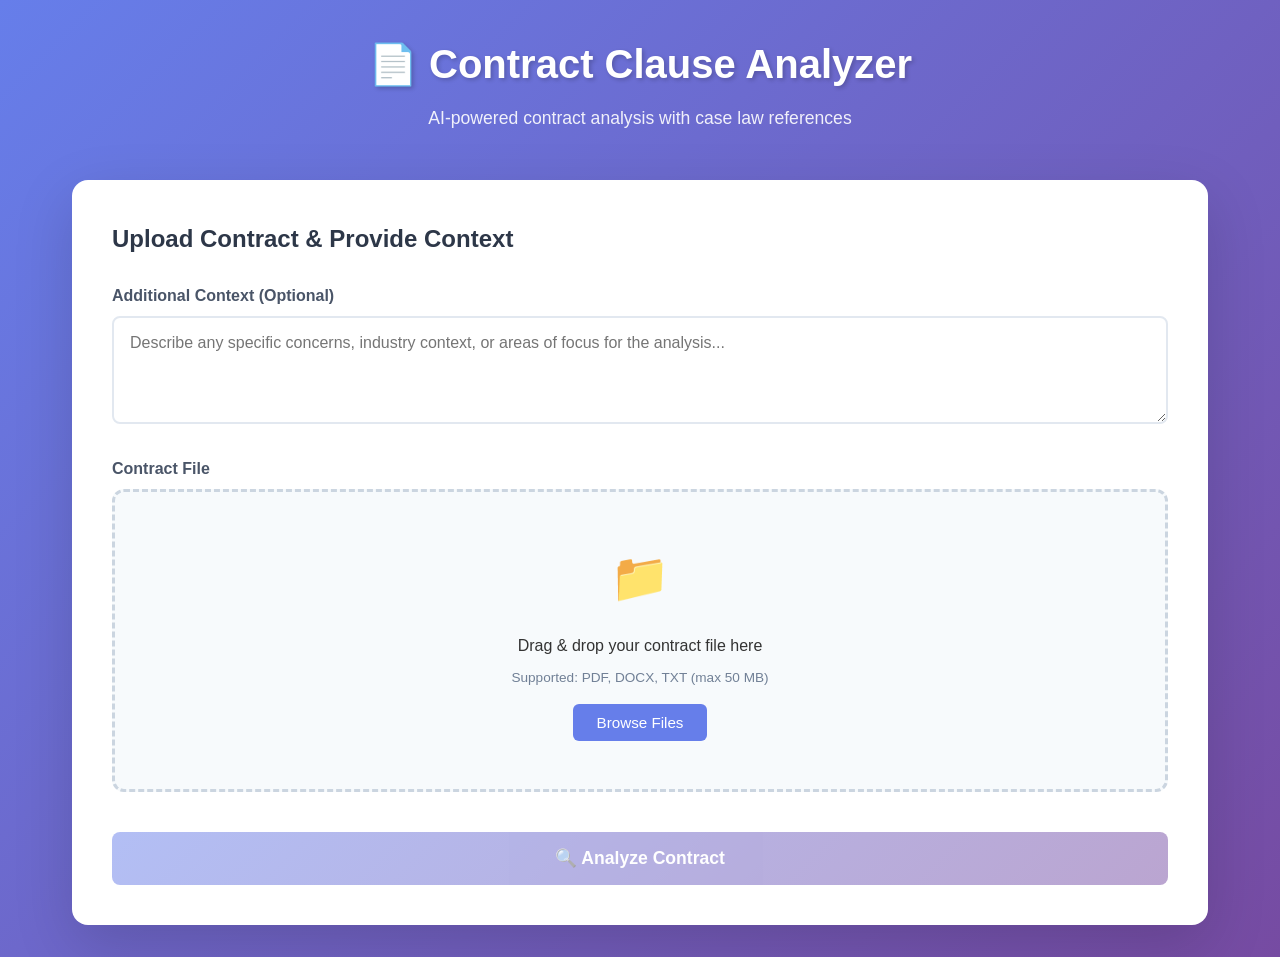
==== io-layer/index.html @ 5f918009 "fix(frontend): escape AI output to prevent XSS and stop file picker opening twice" ====
<!DOCTYPE html>
<html lang="en">
<head>
    <meta charset="UTF-8">
    <meta name="viewport" content="width=device-width, initial-scale=1.0">
    <title>Contract Clause Analyzer</title>
    <link rel="stylesheet" href="styles.css">
</head>
<body>
    <div class="container">
        <header>
            <h1>📄 Contract Clause Analyzer</h1>
            <p class="subtitle">AI-powered contract analysis with case law references</p>
        </header>

        <main>
            <!-- Input Section -->
            <section class="input-section">
                <h2>Upload Contract & Provide Context</h2>
                
                <div class="form-group">
                    <label for="context-text">Additional Context (Optional)</label>
                    <textarea 
                        id="context-text" 
                        placeholder="Describe any specific concerns, industry context, or areas of focus for the analysis..."
                        rows="4"
                    ></textarea>
                </div>

                <div class="form-group">
                    <label>Contract File</label>
                    <div class="drop-zone" id="drop-zone">
                        <div class="drop-zone-content">
                            <span class="drop-icon">📁</span>
                            <p>Drag & drop your contract file here</p>
                            <p class="supported-formats">Supported: PDF, DOCX, TXT (max 50 MB)</p>
                            <button type="button" class="browse-btn">
                                Browse Files
                            </button>
                        </div>
                        <input type="file" id="file-input" accept=".pdf,.docx,.txt" hidden>
                    </div>
                    <div id="file-info" class="file-info" style="display: none;">
                        <span class="file-name"></span>
                        <button class="remove-file" onclick="removeFile()">✕</button>
                    </div>
                    <p id="file-error" class="field-error" role="alert" style="display: none;"></p>
                </div>

                <button id="analyze-btn" class="analyze-btn" disabled>
                    🔍 Analyze Contract
                </button>
            </section>

            <!-- Loading State -->
            <section id="loading-section" class="loading-section" style="display: none;">
                <div class="spinner"></div>
                <h3>Analyzing Contract...</h3>
                <p id="loading-status">Extracting text from document</p>
                <div class="progress-bar">
                    <div class="progress-fill" id="progress-fill"></div>
                </div>
            </section>

            <!-- Output Section -->
            <section id="output-section" class="output-section" style="display: none;">
                <div class="output-header">
                    <h2>Analysis Results</h2>
                    <div class="summary-stats">
                        <span class="stat high-risk">🔴 High Risk: <strong id="high-count">0</strong></span>
                        <span class="stat medium-risk">🟡 Medium Risk: <strong id="medium-count">0</strong></span>
                        <span class="stat low-risk">🟢 Low Risk: <strong id="low-count">0</strong></span>
                    </div>
                </div>

                <div id="result-notice" class="result-notice" role="status" style="display: none;"></div>

                <div id="clauses-container" class="clauses-container">
                    <!-- Flagged clauses will be injected here -->
                </div>

                <div class="output-actions">
                    <button onclick="exportReport('markdown')" class="export-btn">📥 Export as Markdown</button>
                    <button onclick="exportReport('json')" class="export-btn">📥 Export as JSON</button>
                    <button onclick="resetForm()" class="reset-btn">🔄 New Analysis</button>
                </div>
            </section>

            <!-- Error Section -->
            <section id="error-section" class="error-section" style="display: none;">
                <div class="error-content" role="alert">
                    <span class="error-icon">⚠️</span>
                    <h3 id="error-title">Analysis Failed</h3>
                    <p id="error-message"></p>
                    <p id="error-hint" class="error-hint"></p>
                    <div class="error-actions">
                        <button onclick="retryAnalysis()" class="retry-btn">Try Again</button>
                        <button onclick="resetForm()" class="reset-btn">Start Over</button>
                    </div>
                </div>
            </section>
        </main>
    </div>

    <script src="app.js"></script>
</body>
</html>
---- io-layer/styles.css ----
* {
    margin: 0;
    padding: 0;
    box-sizing: border-box;
}

body {
    font-family: -apple-system, BlinkMacSystemFont, 'Segoe UI', Roboto, Oxygen, Ubuntu, Cantarell, sans-serif;
    background: linear-gradient(135deg, #667eea 0%, #764ba2 100%);
    min-height: 100vh;
    color: #333;
    line-height: 1.6;
}

.container {
    max-width: 1200px;
    margin: 0 auto;
    padding: 2rem;
}

header {
    text-align: center;
    margin-bottom: 3rem;
    color: white;
}

header h1 {
    font-size: 2.5rem;
    margin-bottom: 0.5rem;
    text-shadow: 2px 2px 4px rgba(0,0,0,0.2);
}

.subtitle {
    font-size: 1.1rem;
    opacity: 0.9;
}

main {
    background: white;
    border-radius: 16px;
    padding: 2.5rem;
    box-shadow: 0 20px 60px rgba(0,0,0,0.15);
}

h2 {
    color: #2d3748;
    margin-bottom: 1.5rem;
    font-size: 1.5rem;
}

.form-group {
    margin-bottom: 1.5rem;
}

label {
    display: block;
    margin-bottom: 0.5rem;
    font-weight: 600;
    color: #4a5568;
}

textarea {
    width: 100%;
    padding: 1rem;
    border: 2px solid #e2e8f0;
    border-radius: 8px;
    font-size: 1rem;
    font-family: inherit;
    resize: vertical;
    transition: border-color 0.2s;
}

textarea:focus {
    outline: none;
    border-color: #667eea;
}

.drop-zone {
    border: 3px dashed #cbd5e0;
    border-radius: 12px;
    padding: 3rem 2rem;
    text-align: center;
    cursor: pointer;
    transition: all 0.3s ease;
    background: #f7fafc;
}

.drop-zone:hover,
.drop-zone.drag-over {
    border-color: #667eea;
    background: #ebf4ff;
    transform: scale(1.01);
}

.drop-icon {
    font-size: 3rem;
    display: block;
    margin-bottom: 1rem;
}

.supported-formats {
    font-size: 0.85rem;
    color: #718096;
    margin-top: 0.5rem;
}

.browse-btn {
    margin-top: 1rem;
    padding: 0.6rem 1.5rem;
    background: #667eea;
    color: white;
    border: none;
    border-radius: 6px;
    font-size: 0.95rem;
    cursor: pointer;
    transition: background 0.2s;
}

.browse-btn:hover {
    background: #5a67d8;
}

.file-info {
    display: flex;
    align-items: center;
    justify-content: space-between;
    padding: 0.8rem 1rem;
    background: #ebf8ff;
    border: 2px solid #667eea;
    border-radius: 8px;
    margin-top: 0.5rem;
}

.file-name {
    font-weight: 600;
    color: #2d3748;
}

.remove-file {
    background: none;
    border: none;
    color: #e53e3e;
    font-size: 1.2rem;
    cursor: pointer;
    padding: 0.2rem 0.5rem;
    border-radius: 4px;
}

.remove-file:hover {
    background: #fed7d7;
}

.analyze-btn {
    width: 100%;
    padding: 1rem;
    background: linear-gradient(135deg, #667eea 0%, #764ba2 100%);
    color: white;
    border: none;
    border-radius: 8px;
    font-size: 1.1rem;
    font-weight: 600;
    cursor: pointer;
    transition: all 0.3s;
    margin-top: 1rem;
}

.analyze-btn:hover:not(:disabled) {
    transform: translateY(-2px);
    box-shadow: 0 10px 25px rgba(102, 126, 234, 0.4);
}

.analyze-btn:disabled {
    opacity: 0.5;
    cursor: not-allowed;
}

.loading-section {
    text-align: center;
    padding: 3rem;
}

.spinner {
    width: 60px;
    height: 60px;
    border: 4px solid #e2e8f0;
    border-top-color: #667eea;
    border-radius: 50%;
    animation: spin 1s linear infinite;
    margin: 0 auto 1.5rem;
}

@keyframes spin {
    to { transform: rotate(360deg); }
}

.progress-bar {
    width: 100%;
    max-width: 400px;
    height: 8px;
    background: #e2e8f0;
    border-radius: 4px;
    margin: 1.5rem auto 0;
    overflow: hidden;
}

.progress-fill {
    height: 100%;
    background: linear-gradient(90deg, #667eea, #764ba2);
    width: 0%;
    transition: width 0.3s ease;
}

.output-header {
    display: flex;
    justify-content: space-between;
    align-items: center;
    margin-bottom: 2rem;
    flex-wrap: wrap;
    gap: 1rem;
}

.summary-stats {
    display: flex;
    gap: 1.5rem;
    flex-wrap: wrap;
}

.stat {
    padding: 0.5rem 1rem;
    border-radius: 6px;
    font-size: 0.9rem;
}

.stat.high-risk { background: #fed7d7; color: #c53030; }
.stat.medium-risk { background: #fefcbf; color: #b7791f; }
.stat.low-risk { background: #c6f6d5; color: #276749; }

.clauses-container {
    display: grid;
    gap: 1.5rem;
}

.clause-card {
    border: 2px solid #e2e8f0;
    border-radius: 12px;
    padding: 1.5rem;
    transition: all 0.3s;
}

.clause-card:hover {
    box-shadow: 0 8px 25px rgba(0,0,0,0.1);
    transform: translateY(-2px);
}

.clause-card.high { border-left: 5px solid #e53e3e; }
.clause-card.medium { border-left: 5px solid #d69e2e; }
.clause-card.low { border-left: 5px solid #38a169; }

.clause-header {
    display: flex;
    justify-content: space-between;
    align-items: center;
    margin-bottom: 1rem;
}

.clause-type {
    font-size: 1.2rem;
    font-weight: 700;
    color: #2d3748;
}

.risk-badge {
    padding: 0.3rem 0.8rem;
    border-radius: 20px;
    font-size: 0.8rem;
    font-weight: 600;
    text-transform: uppercase;
}

.risk-badge.high { background: #fed7d7; color: #c53030; }
.risk-badge.medium { background: #fefcbf; color: #b7791f; }
.risk-badge.low { background: #c6f6d5; color: #276749; }

.clause-text {
    background: #f7fafc;
    padding: 1rem;
    border-radius: 8px;
    margin: 1rem 0;
    font-style: italic;
    color: #4a5568;
    border-left: 3px solid #cbd5e0;
}

.workaround {
    background: #ebf8ff;
    padding: 1rem;
    border-radius: 8px;
    margin: 1rem 0;
}

.workaround h4 {
    color: #2b6cb0;
    margin-bottom: 0.5rem;
}

.references {
    margin-top: 1rem;
}

.references h4 {
    color: #4a5568;
    margin-bottom: 0.8rem;
}

.reference-item {
    padding: 0.8rem;
    background: #f7fafc;
    border-radius: 6px;
    margin-bottom: 0.5rem;
}

.reference-item a {
    color: #667eea;
    text-decoration: none;
    font-weight: 600;
}

.reference-item a:hover {
    text-decoration: underline;
}

.reference-title {
    font-weight: 600;
    color: #4a5568;
}

.reference-summary {
    font-size: 0.9rem;
    color: #718096;
    margin-top: 0.3rem;
}

.output-actions {
    display: flex;
    gap: 1rem;
    margin-top: 2rem;
    flex-wrap: wrap;
}

.export-btn,
.reset-btn,
.retry-btn {
    padding: 0.8rem 1.5rem;
    border: none;
    border-radius: 8px;
    font-size: 0.95rem;
    font-weight: 600;
    cursor: pointer;
    transition: all 0.2s;
}

.export-btn {
    background: #667eea;
    color: white;
}

.export-btn:hover {
    background: #5a67d8;
}

.reset-btn,
.retry-btn {
    background: #e2e8f0;
    color: #4a5568;
}

.reset-btn:hover,
.retry-btn:hover {
    background: #cbd5e0;
}

.error-section {
    text-align: center;
    padding: 3rem;
}

.error-content {
    background: #fff5f5;
    border: 2px solid #fc8181;
    border-radius: 12px;
    padding: 2rem;
}

.error-icon {
    font-size: 3rem;
    display: block;
    margin-bottom: 1rem;
}

.error-content h3 {
    color: #c53030;
    margin-bottom: 1rem;
}

.error-hint {
    color: #718096;
    font-size: 0.9rem;
    margin-top: 0.5rem;
}

.error-actions {
    display: flex;
    gap: 1rem;
    justify-content: center;
    flex-wrap: wrap;
    margin-top: 1.5rem;
}

.field-error {
    color: #c53030;
    background: #fff5f5;
    border: 1px solid #fc8181;
    border-radius: 6px;
    padding: 0.6rem 1rem;
    margin-top: 0.5rem;
    font-size: 0.9rem;
}

.result-notice {
    padding: 1rem 1.25rem;
    border-radius: 8px;
    margin-bottom: 1.5rem;
}

.result-notice.info {
    background: #ebf8ff;
    border: 1px solid #90cdf4;
    color: #2b6cb0;
}

.result-notice.warning {
    background: #fffaf0;
    border: 1px solid #f6ad55;
    color: #9c4221;
}

.notice-hint {
    display: block;
    margin-top: 0.4rem;
    font-size: 0.9rem;
    opacity: 0.85;
}

.clause-card.unrated { border-left: 5px solid #a0aec0; }
.risk-badge.unrated { background: #edf2f7; color: #4a5568; }

@media (max-width: 768px) {
    .container {
        padding: 1rem;
    }
    
    header h1 {
        font-size: 1.8rem;
    }
    
    main {
        padding: 1.5rem;
    }
    
    .output-header {
        flex-direction: column;
        align-items: flex-start;
    }
    
    .summary-stats {
        width: 100%;
        justify-content: space-between;
    }
}
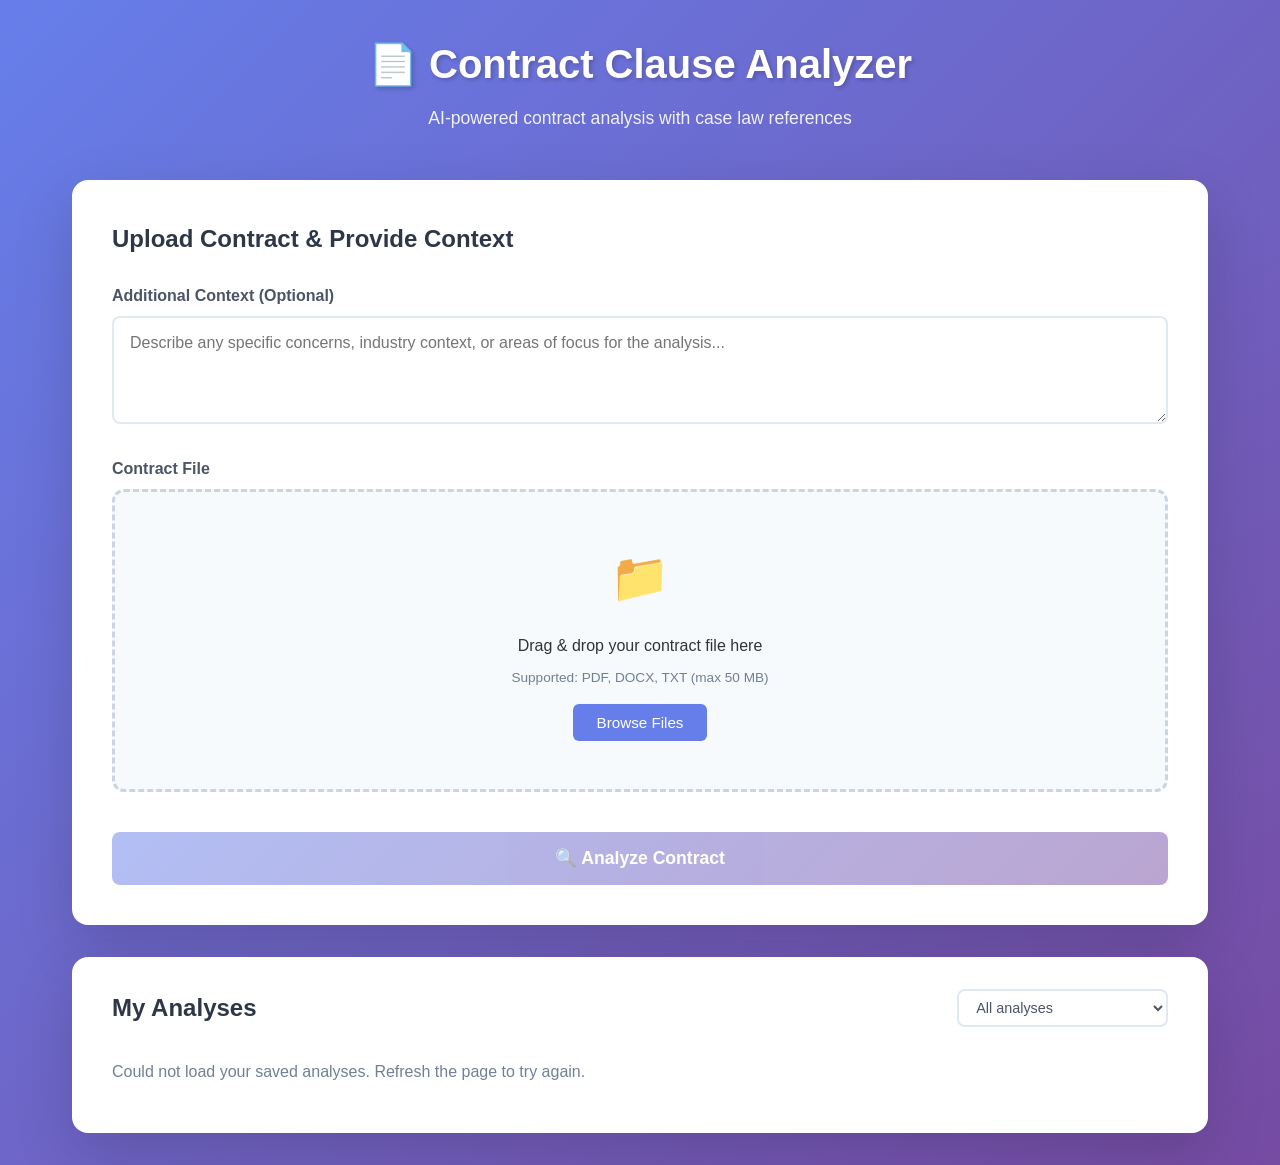
==== commit edeb8164: "feat: save analyses and add history page" ====
--- a/io-layer/index.html
+++ b/io-layer/index.html
@@ -73,6 +73,8 @@
                     </div>
                 </div>
 
+                <p id="result-meta" class="result-meta" style="display: none;"></p>
+
                 <div id="result-notice" class="result-notice" role="status" style="display: none;"></div>
 
                 <div id="clauses-container" class="clauses-container">
@@ -100,6 +102,22 @@
                 </div>
             </section>
         </main>
+
+        <!-- Saved analyses -->
+        <section class="history-card">
+            <div class="history-header">
+                <h2>My Analyses</h2>
+                <select id="history-filter" class="history-filter" aria-label="Filter saved analyses">
+                    <option value="">All analyses</option>
+                    <option value="risk=high">Has high-risk clauses</option>
+                    <option value="risk=medium">Has medium-risk clauses</option>
+                    <option value="risk=low">Has low-risk clauses</option>
+                    <option value="status=failed">Failed</option>
+                </select>
+            </div>
+            <p id="history-message" class="history-message" style="display: none;"></p>
+            <ul id="history-list" class="history-list"></ul>
+        </section>
     </div>
 
     <script src="app.js"></script>
--- a/io-layer/styles.css
+++ b/io-layer/styles.css
@@ -451,6 +451,144 @@
     opacity: 0.85;
 }
 
+.result-meta {
+    color: #718096;
+    font-size: 0.9rem;
+    margin: -1rem 0 1.5rem;
+    word-break: break-word;
+}
+
+.saved-tag {
+    display: inline-block;
+    margin-left: 0.5rem;
+    padding: 0.15rem 0.6rem;
+    border-radius: 20px;
+    background: #e6fffa;
+    color: #2c7a7b;
+    font-size: 0.8rem;
+    font-weight: 600;
+}
+
+.history-card {
+    background: white;
+    border-radius: 16px;
+    padding: 2rem 2.5rem;
+    box-shadow: 0 20px 60px rgba(0,0,0,0.15);
+    margin-top: 2rem;
+}
+
+.history-header {
+    display: flex;
+    justify-content: space-between;
+    align-items: center;
+    flex-wrap: wrap;
+    gap: 1rem;
+    margin-bottom: 1rem;
+}
+
+.history-header h2 {
+    margin-bottom: 0;
+}
+
+.history-filter {
+    padding: 0.5rem 0.8rem;
+    border: 2px solid #e2e8f0;
+    border-radius: 8px;
+    font-size: 0.9rem;
+    font-family: inherit;
+    color: #4a5568;
+    background: white;
+    cursor: pointer;
+}
+
+.history-filter:focus {
+    outline: none;
+    border-color: #667eea;
+}
+
+.history-message {
+    color: #718096;
+    padding: 1rem 0;
+}
+
+.history-list {
+    list-style: none;
+    display: grid;
+    gap: 0.75rem;
+}
+
+.history-item {
+    width: 100%;
+    text-align: left;
+    background: #f7fafc;
+    border: 2px solid #e2e8f0;
+    border-radius: 10px;
+    padding: 0.9rem 1.1rem;
+    font-family: inherit;
+    cursor: pointer;
+    transition: border-color 0.2s, background 0.2s;
+}
+
+.history-item:hover,
+.history-item:focus-visible {
+    border-color: #667eea;
+    background: #ebf4ff;
+    outline: none;
+}
+
+.history-row {
+    display: flex;
+    align-items: center;
+    gap: 1rem;
+    flex-wrap: wrap;
+}
+
+.history-row + .history-row {
+    margin-top: 0.35rem;
+}
+
+.history-file {
+    font-weight: 600;
+    color: #2d3748;
+    flex: 1;
+    min-width: 0;
+    word-break: break-word;
+}
+
+.history-date {
+    color: #718096;
+    font-size: 0.85rem;
+}
+
+.history-status {
+    padding: 0.15rem 0.6rem;
+    border-radius: 20px;
+    font-size: 0.75rem;
+    font-weight: 600;
+    text-transform: uppercase;
+}
+
+.history-status.done { background: #c6f6d5; color: #276749; }
+.history-status.failed { background: #fed7d7; color: #c53030; }
+.history-status.processing { background: #fefcbf; color: #b7791f; }
+
+.history-context {
+    color: #4a5568;
+    font-size: 0.9rem;
+    font-style: italic;
+    flex: 1;
+    min-width: 0;
+    overflow: hidden;
+    text-overflow: ellipsis;
+    white-space: nowrap;
+}
+
+.history-counts {
+    display: flex;
+    gap: 0.75rem;
+    font-size: 0.85rem;
+}
+
 .clause-card.unrated { border-left: 5px solid #a0aec0; }
 .risk-badge.unrated { background: #edf2f7; color: #4a5568; }
 
@@ -463,7 +601,8 @@
         font-size: 1.8rem;
     }
     
-    main {
+    main,
+    .history-card {
         padding: 1.5rem;
     }
     
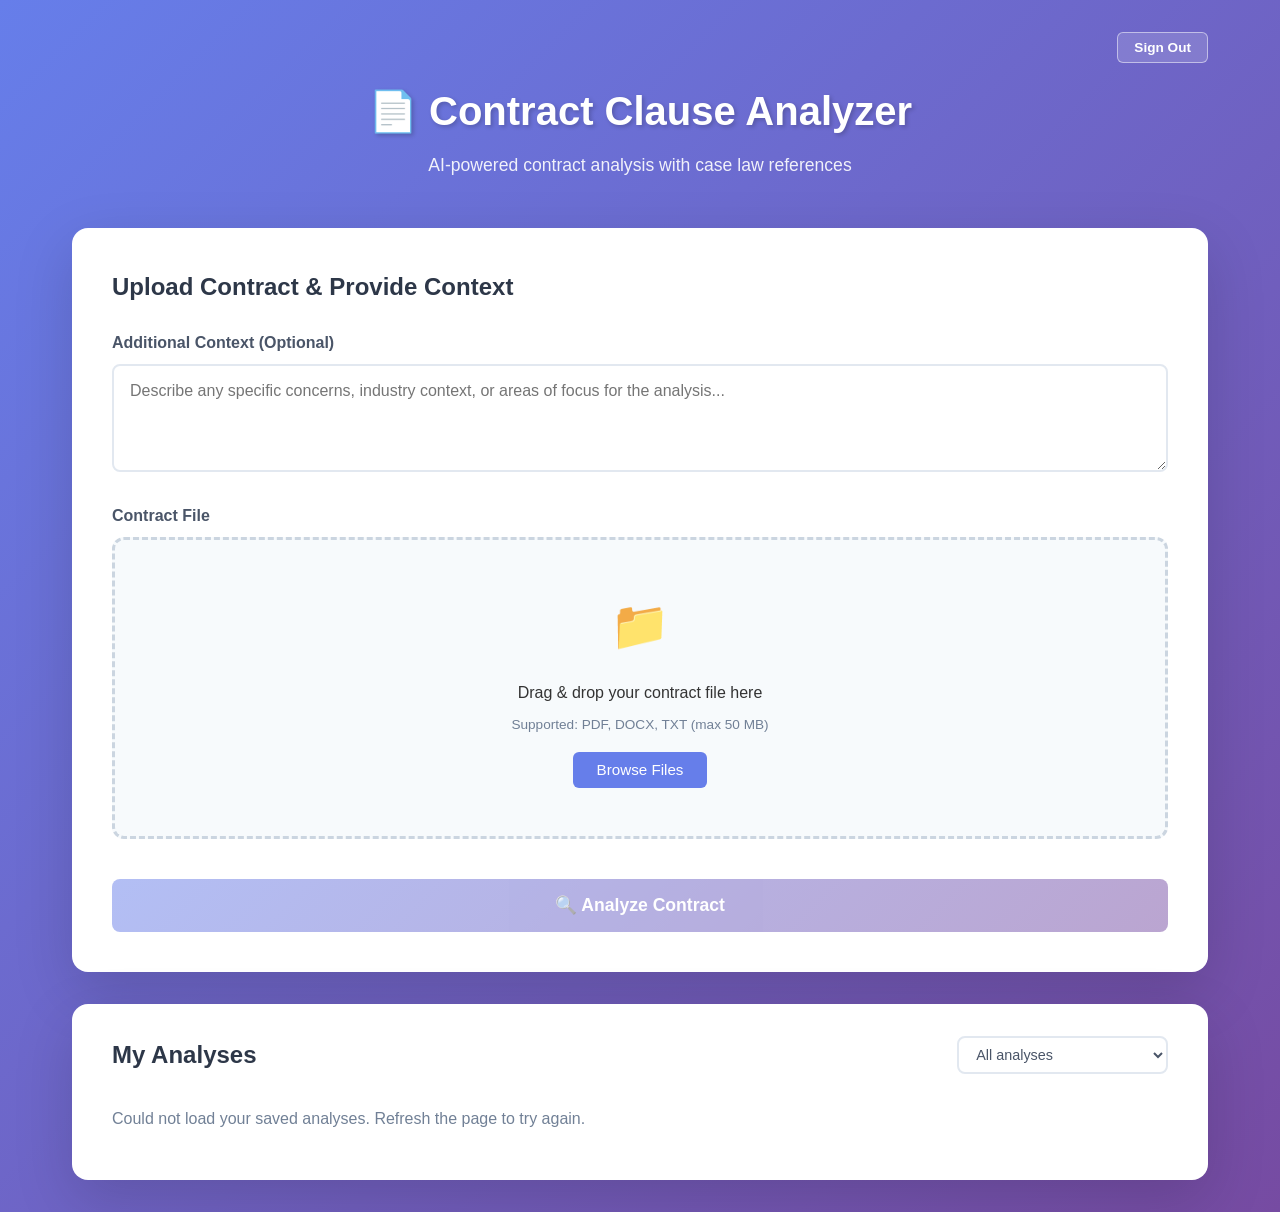
==== commit 72391786: "feat: add logout functionality" ====
--- a/io-layer/index.html
+++ b/io-layer/index.html
@@ -6,8 +6,13 @@
     <title>Contract Clause Analyzer</title>
     <link rel="stylesheet" href="styles.css">
 </head>
-<body>
+<body class="auth-pending">
     <div class="container">
+        <div class="user-bar">
+            <span id="user-name" class="user-name"></span>
+            <button type="button" id="logout-btn" class="logout-btn">Sign Out</button>
+        </div>
+
         <header>
             <h1>📄 Contract Clause Analyzer</h1>
             <p class="subtitle">AI-powered contract analysis with case law references</p>
--- a/io-layer/styles.css
+++ b/io-layer/styles.css
@@ -587,6 +587,113 @@
     display: flex;
     gap: 0.75rem;
     font-size: 0.85rem;
+}
+
+/* Main page stays hidden until the sign-in check finishes */
+body.auth-pending .container {
+    visibility: hidden;
+}
+
+/* Signed-in user bar on the main page */
+.user-bar {
+    display: flex;
+    justify-content: flex-end;
+    align-items: center;
+    gap: 1rem;
+    margin-bottom: 1rem;
+    color: white;
+    font-size: 0.9rem;
+}
+
+.user-name {
+    opacity: 0.9;
+}
+
+.logout-btn {
+    padding: 0.45rem 1rem;
+    background: rgba(255, 255, 255, 0.15);
+    color: white;
+    border: 1px solid rgba(255, 255, 255, 0.5);
+    border-radius: 6px;
+    font-size: 0.85rem;
+    font-weight: 600;
+    font-family: inherit;
+    cursor: pointer;
+    transition: background 0.2s;
+}
+
+.logout-btn:hover:not(:disabled) {
+    background: rgba(255, 255, 255, 0.3);
+}
+
+.logout-btn:disabled {
+    opacity: 0.6;
+    cursor: not-allowed;
+}
+
+/* Login / registration page */
+.auth-card {
+    max-width: 440px;
+    margin: 0 auto;
+}
+
+.auth-tabs {
+    display: flex;
+    gap: 0.5rem;
+    background: #edf2f7;
+    padding: 0.3rem;
+    border-radius: 10px;
+    margin-bottom: 1.75rem;
+}
+
+.auth-tab {
+    flex: 1;
+    padding: 0.6rem;
+    border: none;
+    border-radius: 8px;
+    background: transparent;
+    color: #4a5568;
+    font-size: 0.95rem;
+    font-weight: 600;
+    font-family: inherit;
+    cursor: pointer;
+    transition: background 0.2s, color 0.2s;
+}
+
+.auth-tab.active {
+    background: white;
+    color: #5a67d8;
+    box-shadow: 0 2px 6px rgba(0,0,0,0.08);
+}
+
+input[type="text"],
+input[type="email"],
+input[type="password"] {
+    width: 100%;
+    padding: 0.8rem 1rem;
+    border: 2px solid #e2e8f0;
+    border-radius: 8px;
+    font-size: 1rem;
+    font-family: inherit;
+    transition: border-color 0.2s;
+}
+
+input[type="text"]:focus,
+input[type="email"]:focus,
+input[type="password"]:focus {
+    outline: none;
+    border-color: #667eea;
+}
+
+input[aria-invalid="true"],
+input[aria-invalid="true"]:focus {
+    border-color: #fc8181;
+}
+
+.field-hint {
+    font-size: 0.85rem;
+    color: #718096;
+    margin-top: 0.35rem;
 }
 
 .clause-card.unrated { border-left: 5px solid #a0aec0; }
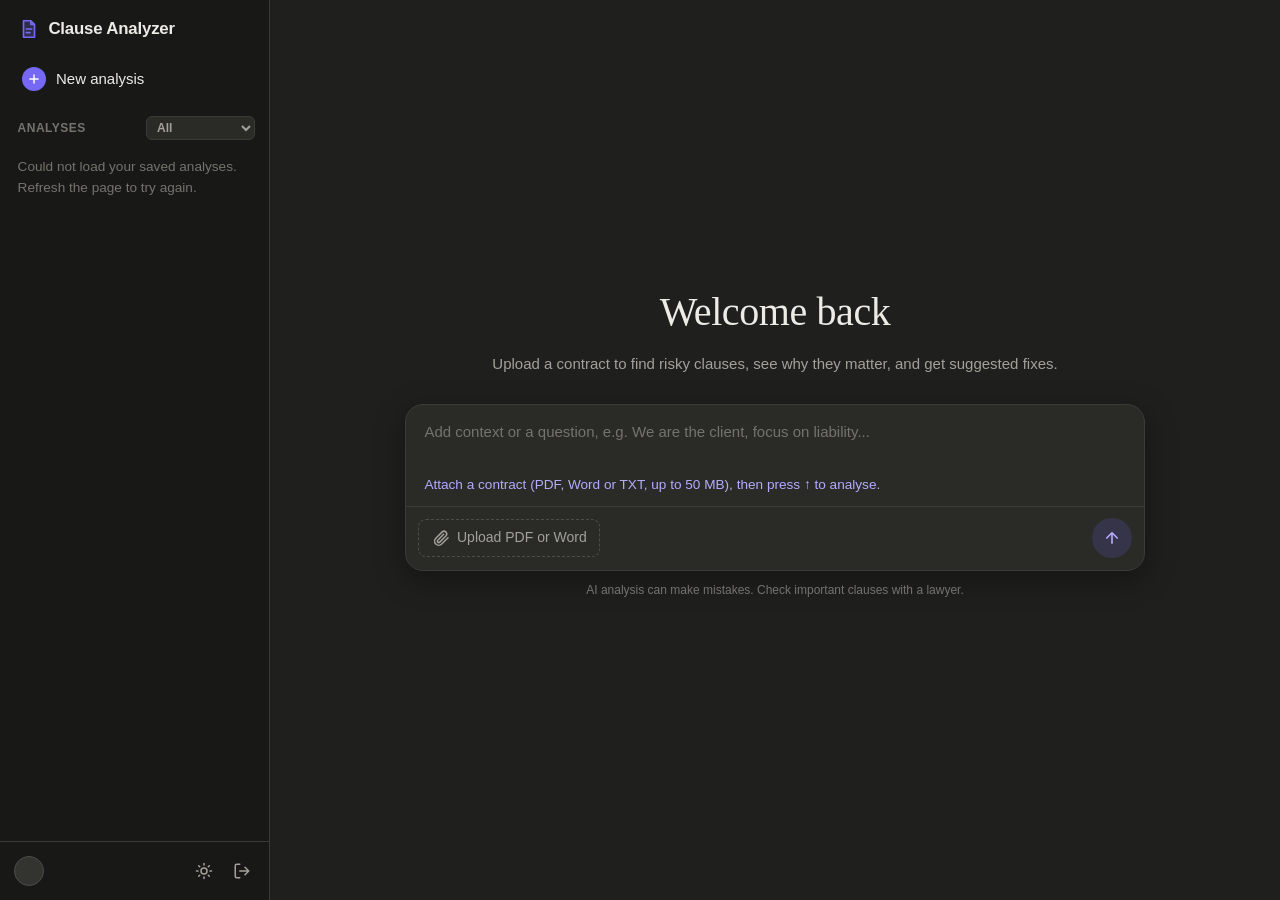
==== commit fba2e48f: "feat(frontend): redesign entire login and main page UI" ====
--- a/io-layer/index.html
+++ b/io-layer/index.html
@@ -1,128 +1,115 @@
 <!DOCTYPE html>
-<html lang="en">
+<html lang="en" data-theme="dark">
 <head>
     <meta charset="UTF-8">
     <meta name="viewport" content="width=device-width, initial-scale=1.0">
-    <title>Contract Clause Analyzer</title>
+    <title>Clause Analyzer</title>
+    <script src="theme.js"></script>
     <link rel="stylesheet" href="styles.css">
 </head>
 <body class="auth-pending">
-    <div class="container">
-        <div class="user-bar">
-            <span id="user-name" class="user-name"></span>
-            <button type="button" id="logout-btn" class="logout-btn">Sign Out</button>
-        </div>
+    <div class="app" id="app">
+        <!-- Sidebar: new analysis, saved analyses, signed-in user -->
+        <aside class="sidebar" id="sidebar" aria-label="Saved analyses">
+            <div class="sidebar-top">
+                <div class="brand">
+                    <svg class="brand-mark" viewBox="0 0 24 24" fill="none" aria-hidden="true">
+                        <path d="M6 3h8l4 4v14H6z" fill="currentColor" opacity="0.25"/>
+                        <path d="M6 3h8l4 4v14H6zM14 3v4h4M9 12h6M9 16h4" stroke="currentColor" stroke-width="1.8" stroke-linejoin="round" stroke-linecap="round"/>
+                    </svg>
+                    <span>Clause Analyzer</span>
+                </div>
+                <button type="button" id="sidebar-close" class="icon-btn sidebar-close" aria-label="Close sidebar">
+                    <svg class="icon" viewBox="0 0 24 24" fill="none" stroke="currentColor" stroke-width="2" stroke-linecap="round" aria-hidden="true"><path d="M6 6l12 12M18 6L6 18"/></svg>
+                </button>
+            </div>
 
-        <header>
-            <h1>📄 Contract Clause Analyzer</h1>
-            <p class="subtitle">AI-powered contract analysis with case law references</p>
-        </header>
+            <button type="button" id="new-analysis-btn" class="new-btn">
+                <span class="new-btn-icon">
+                    <svg class="icon" viewBox="0 0 24 24" fill="none" stroke="currentColor" stroke-width="2.5" stroke-linecap="round" aria-hidden="true"><path d="M12 5v14M5 12h14"/></svg>
+                </span>
+                New analysis
+            </button>
 
-        <main>
-            <!-- Input Section -->
-            <section class="input-section">
-                <h2>Upload Contract & Provide Context</h2>
-                
-                <div class="form-group">
-                    <label for="context-text">Additional Context (Optional)</label>
-                    <textarea 
-                        id="context-text" 
-                        placeholder="Describe any specific concerns, industry context, or areas of focus for the analysis..."
-                        rows="4"
-                    ></textarea>
+            <div class="sidebar-section">
+                <div class="sidebar-heading">
+                    <span>Analyses</span>
+                    <select id="history-filter" class="history-filter" aria-label="Filter saved analyses">
+                        <option value="">All</option>
+                        <option value="risk=high">High Risk</option>
+                        <option value="risk=medium">Medium Risk</option>
+                        <option value="risk=low">Low Risk</option>
+                        <option value="status=failed">Failed</option>
+                    </select>
                 </div>
+                <p id="history-message" class="history-message" hidden></p>
+                <ul id="history-list" class="history-list"></ul>
+            </div>
 
-                <div class="form-group">
-                    <label>Contract File</label>
-                    <div class="drop-zone" id="drop-zone">
-                        <div class="drop-zone-content">
-                            <span class="drop-icon">📁</span>
-                            <p>Drag & drop your contract file here</p>
-                            <p class="supported-formats">Supported: PDF, DOCX, TXT (max 50 MB)</p>
-                            <button type="button" class="browse-btn">
-                                Browse Files
+            <div class="sidebar-footer">
+                <div class="user-chip">
+                    <span id="user-avatar" class="avatar" aria-hidden="true"></span>
+                    <span id="user-name" class="user-name"></span>
+                </div>
+                <button type="button" id="theme-toggle" class="icon-btn" aria-label="Switch light or dark theme" title="Switch theme">
+                    <svg class="icon theme-icon-dark" viewBox="0 0 24 24" fill="none" stroke="currentColor" stroke-width="2" stroke-linecap="round" aria-hidden="true"><circle cx="12" cy="12" r="4"/><path d="M12 2v2M12 20v2M4.9 4.9l1.4 1.4M17.7 17.7l1.4 1.4M2 12h2M20 12h2M4.9 19.1l1.4-1.4M17.7 6.3l1.4-1.4"/></svg>
+                    <svg class="icon theme-icon-light" viewBox="0 0 24 24" fill="none" stroke="currentColor" stroke-width="2" stroke-linecap="round" aria-hidden="true"><path d="M21 12.8A9 9 0 1 1 11.2 3a7 7 0 0 0 9.8 9.8z"/></svg>
+                </button>
+                <button type="button" id="logout-btn" class="icon-btn" aria-label="Sign out" title="Sign out">
+                    <svg class="icon" viewBox="0 0 24 24" fill="none" stroke="currentColor" stroke-width="2" stroke-linecap="round" stroke-linejoin="round" aria-hidden="true"><path d="M9 21H5a2 2 0 0 1-2-2V5a2 2 0 0 1 2-2h4M16 17l5-5-5-5M21 12H9"/></svg>
+                </button>
+            </div>
+        </aside>
+        <div class="sidebar-backdrop" id="sidebar-backdrop"></div>
+
+        <main class="main">
+            <header class="topbar">
+                <button type="button" id="sidebar-open" class="icon-btn" aria-label="Open sidebar">
+                    <svg class="icon" viewBox="0 0 24 24" fill="none" stroke="currentColor" stroke-width="2" stroke-linecap="round" aria-hidden="true"><path d="M4 6h16M4 12h16M4 18h16"/></svg>
+                </button>
+                <span class="brand">Clause Analyzer</span>
+            </header>
+
+            <div class="content" id="content">
+                <!-- Empty state -->
+                <section class="welcome" id="welcome">
+                    <h1 class="greeting" id="greeting-text">Welcome back</h1>
+                    <p class="welcome-sub">Upload a contract to find risky clauses, see why they matter, and get suggested fixes.</p>
+                </section>
+
+                <!-- Current analysis, shown as a conversation -->
+                <div class="thread" id="thread" aria-live="polite"></div>
+
+                <!-- Prompt box -->
+                <div class="composer-wrap">
+                    <form class="composer" id="composer" novalidate>
+                        <label for="context-text" class="visually-hidden">Context or question for the analysis</label>
+                        <textarea id="context-text" rows="2" maxlength="2000"
+                                  placeholder="Add context or a question, e.g. We are the client, focus on liability..."></textarea>
+                        <p class="composer-hint" id="composer-hint">Attach a contract (PDF, Word or TXT, up to 50 MB), then press ↑ to analyse.</p>
+                        <div class="composer-bar">
+                            <button type="button" id="attach-btn" class="attach-btn">
+                                <svg class="icon" viewBox="0 0 24 24" fill="none" stroke="currentColor" stroke-width="2" stroke-linecap="round" stroke-linejoin="round" aria-hidden="true"><path d="M21.4 11.6l-8.5 8.5a5.5 5.5 0 0 1-7.8-7.8l8.5-8.5a3.7 3.7 0 0 1 5.2 5.2l-8.5 8.5a1.8 1.8 0 0 1-2.6-2.6l7.8-7.8"/></svg>
+                                Upload PDF or Word
+                            </button>
+                            <input type="file" id="file-input" accept=".pdf,.docx,.txt" hidden>
+                            <div class="file-chip" id="file-info" hidden>
+                                <svg class="icon" viewBox="0 0 24 24" fill="none" stroke="currentColor" stroke-width="2" stroke-linejoin="round" aria-hidden="true"><path d="M6 3h8l4 4v14H6zM14 3v4h4"/></svg>
+                                <span class="file-name" id="file-name"></span>
+                                <button type="button" id="remove-file" class="icon-btn" aria-label="Remove attached file">
+                                    <svg class="icon" viewBox="0 0 24 24" fill="none" stroke="currentColor" stroke-width="2" stroke-linecap="round" aria-hidden="true"><path d="M6 6l12 12M18 6L6 18"/></svg>
+                                </button>
+                            </div>
+                            <button type="submit" id="analyze-btn" class="send-btn" aria-label="Analyse contract" title="Analyse contract" disabled>
+                                <svg class="icon" viewBox="0 0 24 24" fill="none" stroke="currentColor" stroke-width="2.2" stroke-linecap="round" stroke-linejoin="round" aria-hidden="true"><path d="M12 19V5M5 12l7-7 7 7"/></svg>
                             </button>
                         </div>
-                        <input type="file" id="file-input" accept=".pdf,.docx,.txt" hidden>
-                    </div>
-                    <div id="file-info" class="file-info" style="display: none;">
-                        <span class="file-name"></span>
-                        <button class="remove-file" onclick="removeFile()">✕</button>
-                    </div>
-                    <p id="file-error" class="field-error" role="alert" style="display: none;"></p>
+                    </form>
+                    <p id="file-error" class="field-error" role="alert" hidden></p>
+                    <p class="composer-note">AI analysis can make mistakes. Check important clauses with a lawyer.</p>
                 </div>
-
-                <button id="analyze-btn" class="analyze-btn" disabled>
-                    🔍 Analyze Contract
-                </button>
-            </section>
-
-            <!-- Loading State -->
-            <section id="loading-section" class="loading-section" style="display: none;">
-                <div class="spinner"></div>
-                <h3>Analyzing Contract...</h3>
-                <p id="loading-status">Extracting text from document</p>
-                <div class="progress-bar">
-                    <div class="progress-fill" id="progress-fill"></div>
-                </div>
-            </section>
-
-            <!-- Output Section -->
-            <section id="output-section" class="output-section" style="display: none;">
-                <div class="output-header">
-                    <h2>Analysis Results</h2>
-                    <div class="summary-stats">
-                        <span class="stat high-risk">🔴 High Risk: <strong id="high-count">0</strong></span>
-                        <span class="stat medium-risk">🟡 Medium Risk: <strong id="medium-count">0</strong></span>
-                        <span class="stat low-risk">🟢 Low Risk: <strong id="low-count">0</strong></span>
-                    </div>
-                </div>
-
-                <p id="result-meta" class="result-meta" style="display: none;"></p>
-
-                <div id="result-notice" class="result-notice" role="status" style="display: none;"></div>
-
-                <div id="clauses-container" class="clauses-container">
-                    <!-- Flagged clauses will be injected here -->
-                </div>
-
-                <div class="output-actions">
-                    <button onclick="exportReport('markdown')" class="export-btn">📥 Export as Markdown</button>
-                    <button onclick="exportReport('json')" class="export-btn">📥 Export as JSON</button>
-                    <button onclick="resetForm()" class="reset-btn">🔄 New Analysis</button>
-                </div>
-            </section>
-
-            <!-- Error Section -->
-            <section id="error-section" class="error-section" style="display: none;">
-                <div class="error-content" role="alert">
-                    <span class="error-icon">⚠️</span>
-                    <h3 id="error-title">Analysis Failed</h3>
-                    <p id="error-message"></p>
-                    <p id="error-hint" class="error-hint"></p>
-                    <div class="error-actions">
-                        <button onclick="retryAnalysis()" class="retry-btn">Try Again</button>
-                        <button onclick="resetForm()" class="reset-btn">Start Over</button>
-                    </div>
-                </div>
-            </section>
+            </div>
         </main>
-
-        <!-- Saved analyses -->
-        <section class="history-card">
-            <div class="history-header">
-                <h2>My Analyses</h2>
-                <select id="history-filter" class="history-filter" aria-label="Filter saved analyses">
-                    <option value="">All analyses</option>
-                    <option value="risk=high">Has high-risk clauses</option>
-                    <option value="risk=medium">Has medium-risk clauses</option>
-                    <option value="risk=low">Has low-risk clauses</option>
-                    <option value="status=failed">Failed</option>
-                </select>
-            </div>
-            <p id="history-message" class="history-message" style="display: none;"></p>
-            <ul id="history-list" class="history-list"></ul>
-        </section>
     </div>
 
     <script src="app.js"></script>
--- a/io-layer/styles.css
+++ b/io-layer/styles.css
@@ -1,725 +1,1088 @@
-* {
+/* Contract Clause Analyzer - shared styles for the login and main pages.
+   Dark theme by default; [data-theme="light"] on <html> switches the colour tokens. */
+
+:root,
+[data-theme="dark"] {
+    color-scheme: dark;
+    --bg: #1f1f1d;
+    --sidebar: #181817;
+    --surface: #2a2a27;
+    --surface-raised: #33332f;
+    --border: #3b3b37;
+    --border-strong: #4d4d48;
+    --text: #ecebe6;
+    --text-muted: #a3a19a;
+    --text-faint: #75736d;
+    --accent: #7468f5;
+    --accent-hover: #8579ff;
+    --accent-soft: rgba(116, 104, 245, 0.16);
+    --accent-text: #b4abff;
+    --high: #f87171;
+    --high-soft: rgba(248, 113, 113, 0.14);
+    --medium: #fbbf24;
+    --medium-soft: rgba(251, 191, 36, 0.14);
+    --low: #34d399;
+    --low-soft: rgba(52, 211, 153, 0.14);
+    --danger-soft: rgba(248, 113, 113, 0.1);
+    --shadow: 0 8px 30px rgba(0, 0, 0, 0.35);
+}
+
+[data-theme="light"] {
+    color-scheme: light;
+    --bg: #ffffff;
+    --sidebar: #f7f7f5;
+    --surface: #ffffff;
+    --surface-raised: #f4f4f1;
+    --border: #e6e5e0;
+    --border-strong: #d4d3cc;
+    --text: #1d1d1b;
+    --text-muted: #6b6a64;
+    --text-faint: #9a9890;
+    --accent: #4f46e5;
+    --accent-hover: #4338ca;
+    --accent-soft: rgba(79, 70, 229, 0.08);
+    --accent-text: #4f46e5;
+    --high: #dc2626;
+    --high-soft: #fee2e2;
+    --medium: #b45309;
+    --medium-soft: #fef3c7;
+    --low: #047857;
+    --low-soft: #d1fae5;
+    --danger-soft: #fef2f2;
+    --shadow: 0 8px 30px rgba(0, 0, 0, 0.08);
+}
+
+*,
+*::before,
+*::after {
     margin: 0;
     padding: 0;
     box-sizing: border-box;
 }
 
+html,
 body {
-    font-family: -apple-system, BlinkMacSystemFont, 'Segoe UI', Roboto, Oxygen, Ubuntu, Cantarell, sans-serif;
-    background: linear-gradient(135deg, #667eea 0%, #764ba2 100%);
-    min-height: 100vh;
-    color: #333;
-    line-height: 1.6;
-}
-
-.container {
-    max-width: 1200px;
-    margin: 0 auto;
-    padding: 2rem;
-}
-
-header {
-    text-align: center;
-    margin-bottom: 3rem;
-    color: white;
-}
-
-header h1 {
-    font-size: 2.5rem;
-    margin-bottom: 0.5rem;
-    text-shadow: 2px 2px 4px rgba(0,0,0,0.2);
-}
-
-.subtitle {
-    font-size: 1.1rem;
-    opacity: 0.9;
-}
-
-main {
-    background: white;
-    border-radius: 16px;
-    padding: 2.5rem;
-    box-shadow: 0 20px 60px rgba(0,0,0,0.15);
-}
-
-h2 {
-    color: #2d3748;
-    margin-bottom: 1.5rem;
-    font-size: 1.5rem;
-}
-
-.form-group {
-    margin-bottom: 1.5rem;
-}
-
-label {
-    display: block;
-    margin-bottom: 0.5rem;
-    font-weight: 600;
-    color: #4a5568;
-}
-
-textarea {
-    width: 100%;
-    padding: 1rem;
-    border: 2px solid #e2e8f0;
-    border-radius: 8px;
-    font-size: 1rem;
-    font-family: inherit;
-    resize: vertical;
-    transition: border-color 0.2s;
-}
-
-textarea:focus {
-    outline: none;
-    border-color: #667eea;
-}
-
-.drop-zone {
-    border: 3px dashed #cbd5e0;
-    border-radius: 12px;
-    padding: 3rem 2rem;
-    text-align: center;
+    height: 100%;
+}
+
+body {
+    font-family: -apple-system, BlinkMacSystemFont, 'Segoe UI', Roboto, 'Helvetica Neue', Arial, sans-serif;
+    font-size: 15px;
+    line-height: 1.55;
+    background: var(--bg);
+    color: var(--text);
+    -webkit-font-smoothing: antialiased;
+}
+
+button,
+input,
+textarea,
+select {
+    font: inherit;
+    color: inherit;
+}
+
+button {
     cursor: pointer;
-    transition: all 0.3s ease;
-    background: #f7fafc;
-}
-
-.drop-zone:hover,
-.drop-zone.drag-over {
-    border-color: #667eea;
-    background: #ebf4ff;
-    transform: scale(1.01);
-}
-
-.drop-icon {
-    font-size: 3rem;
-    display: block;
-    margin-bottom: 1rem;
-}
-
-.supported-formats {
-    font-size: 0.85rem;
-    color: #718096;
-    margin-top: 0.5rem;
-}
-
-.browse-btn {
-    margin-top: 1rem;
-    padding: 0.6rem 1.5rem;
-    background: #667eea;
-    color: white;
-    border: none;
-    border-radius: 6px;
-    font-size: 0.95rem;
-    cursor: pointer;
-    transition: background 0.2s;
-}
-
-.browse-btn:hover {
-    background: #5a67d8;
-}
-
-.file-info {
-    display: flex;
-    align-items: center;
-    justify-content: space-between;
-    padding: 0.8rem 1rem;
-    background: #ebf8ff;
-    border: 2px solid #667eea;
-    border-radius: 8px;
-    margin-top: 0.5rem;
-}
-
-.file-name {
-    font-weight: 600;
-    color: #2d3748;
-}
-
-.remove-file {
-    background: none;
-    border: none;
-    color: #e53e3e;
-    font-size: 1.2rem;
-    cursor: pointer;
-    padding: 0.2rem 0.5rem;
-    border-radius: 4px;
-}
-
-.remove-file:hover {
-    background: #fed7d7;
-}
-
-.analyze-btn {
-    width: 100%;
-    padding: 1rem;
-    background: linear-gradient(135deg, #667eea 0%, #764ba2 100%);
-    color: white;
+}
+
+button:disabled {
+    cursor: not-allowed;
+}
+
+:focus-visible {
+    outline: 2px solid var(--accent);
+    outline-offset: 2px;
+}
+
+[hidden] {
+    display: none !important;
+}
+
+.visually-hidden {
+    position: absolute;
+    width: 1px;
+    height: 1px;
+    overflow: hidden;
+    clip: rect(0 0 0 0);
+    white-space: nowrap;
+}
+
+.icon {
+    width: 18px;
+    height: 18px;
+    flex-shrink: 0;
+}
+
+/* Main page stays hidden until the sign-in check finishes */
+body.auth-pending .app {
+    visibility: hidden;
+}
+
+/* ---------- Shared pieces ---------- */
+
+.brand {
+    display: flex;
+    align-items: center;
+    gap: 0.55rem;
+    font-weight: 700;
+    font-size: 1.05rem;
+    letter-spacing: -0.01em;
+    color: var(--text);
+}
+
+.brand-mark {
+    width: 22px;
+    height: 22px;
+    color: var(--accent);
+}
+
+.icon-btn {
+    display: inline-flex;
+    align-items: center;
+    justify-content: center;
+    width: 34px;
+    height: 34px;
     border: none;
     border-radius: 8px;
-    font-size: 1.1rem;
+    background: transparent;
+    color: var(--text-muted);
+    transition: background 0.15s, color 0.15s;
+}
+
+.icon-btn:hover {
+    background: var(--surface-raised);
+    color: var(--text);
+}
+
+.theme-icon-light {
+    display: none;
+}
+
+[data-theme="light"] .theme-icon-light {
+    display: block;
+}
+
+[data-theme="light"] .theme-icon-dark {
+    display: none;
+}
+
+.field-error {
+    color: var(--high);
+    background: var(--danger-soft);
+    border: 1px solid color-mix(in srgb, var(--high) 40%, transparent);
+    border-radius: 8px;
+    padding: 0.6rem 0.85rem;
+    font-size: 0.875rem;
+}
+
+.btn-primary {
+    width: 100%;
+    padding: 0.75rem 1rem;
+    border: none;
+    border-radius: 8px;
+    background: var(--accent);
+    color: #fff;
     font-weight: 600;
-    cursor: pointer;
-    transition: all 0.3s;
-    margin-top: 1rem;
-}
-
-.analyze-btn:hover:not(:disabled) {
-    transform: translateY(-2px);
-    box-shadow: 0 10px 25px rgba(102, 126, 234, 0.4);
-}
-
-.analyze-btn:disabled {
-    opacity: 0.5;
-    cursor: not-allowed;
-}
-
-.loading-section {
+    transition: background 0.15s;
+}
+
+.btn-primary:hover:not(:disabled) {
+    background: var(--accent-hover);
+}
+
+.btn-primary:disabled {
+    opacity: 0.6;
+}
+
+.btn-ghost {
+    display: inline-flex;
+    align-items: center;
+    gap: 0.4rem;
+    padding: 0.45rem 0.8rem;
+    border: 1px solid var(--border);
+    border-radius: 8px;
+    background: transparent;
+    color: var(--text-muted);
+    font-size: 0.85rem;
+    font-weight: 500;
+    transition: background 0.15s, color 0.15s, border-color 0.15s;
+}
+
+.btn-ghost:hover {
+    background: var(--surface-raised);
+    color: var(--text);
+    border-color: var(--border-strong);
+}
+
+/* ---------- Login / registration page ---------- */
+
+.auth-header {
+    display: flex;
+    align-items: center;
+    justify-content: space-between;
+    padding: 1.25rem 2rem;
+    border-bottom: 1px solid var(--border);
+}
+
+.auth-main {
+    display: flex;
+    justify-content: center;
+    padding: 4.5rem 1.25rem 3rem;
+}
+
+.auth-box {
+    width: 100%;
+    max-width: 400px;
+}
+
+.auth-box h1 {
+    font-size: 2.25rem;
+    line-height: 1.15;
+    letter-spacing: -0.02em;
+}
+
+.auth-subtitle {
+    color: var(--text-muted);
+    margin: 0.5rem 0 2rem;
+}
+
+.form-group {
+    margin-bottom: 1.15rem;
+}
+
+.form-group label {
+    display: block;
+    margin-bottom: 0.4rem;
+    font-size: 0.9rem;
+    font-weight: 500;
+}
+
+.text-input {
+    width: 100%;
+    padding: 0.7rem 0.9rem;
+    border: 1px solid var(--border);
+    border-radius: 8px;
+    background: var(--surface);
+    transition: border-color 0.15s, box-shadow 0.15s;
+}
+
+.text-input::placeholder {
+    color: var(--text-faint);
+}
+
+.text-input:focus {
+    outline: none;
+    border-color: var(--accent);
+    box-shadow: 0 0 0 3px var(--accent-soft);
+}
+
+.text-input[aria-invalid="true"] {
+    border-color: var(--high);
+}
+
+.password-field {
+    position: relative;
+}
+
+.password-field .text-input {
+    padding-right: 2.75rem;
+}
+
+.password-toggle {
+    position: absolute;
+    top: 50%;
+    right: 0.35rem;
+    transform: translateY(-50%);
+}
+
+.password-toggle .eye-closed,
+.password-toggle[aria-pressed="true"] .eye-open {
+    display: none;
+}
+
+.password-toggle[aria-pressed="true"] .eye-closed {
+    display: block;
+}
+
+.field-hint {
+    font-size: 0.8rem;
+    color: var(--text-faint);
+    margin-top: 0.35rem;
+}
+
+#auth-error {
+    margin-bottom: 1rem;
+}
+
+.auth-switch {
+    margin-top: 1.5rem;
     text-align: center;
-    padding: 3rem;
+    color: var(--text-muted);
+    font-size: 0.9rem;
+}
+
+.link-btn {
+    border: none;
+    background: none;
+    color: var(--accent-text);
+    font-weight: 500;
+    text-decoration: none;
+}
+
+.link-btn:hover {
+    text-decoration: underline;
+}
+
+/* ---------- Main app layout ---------- */
+
+.app {
+    display: flex;
+    height: 100vh;
+    height: 100dvh;
+}
+
+.sidebar {
+    display: flex;
+    flex-direction: column;
+    width: 270px;
+    flex-shrink: 0;
+    background: var(--sidebar);
+    border-right: 1px solid var(--border);
+}
+
+.sidebar-top {
+    display: flex;
+    align-items: center;
+    justify-content: space-between;
+    padding: 1rem 0.9rem 0.75rem 1.1rem;
+}
+
+.new-btn {
+    display: flex;
+    align-items: center;
+    gap: 0.6rem;
+    margin: 0.25rem 0.75rem 1rem;
+    padding: 0.55rem 0.65rem;
+    border: none;
+    border-radius: 8px;
+    background: transparent;
+    color: var(--text);
+    font-weight: 500;
+    text-align: left;
+    transition: background 0.15s;
+}
+
+.new-btn:hover {
+    background: var(--surface-raised);
+}
+
+.new-btn-icon {
+    display: inline-flex;
+    align-items: center;
+    justify-content: center;
+    width: 24px;
+    height: 24px;
+    border-radius: 50%;
+    background: var(--accent);
+    color: #fff;
+}
+
+.new-btn-icon .icon {
+    width: 14px;
+    height: 14px;
+}
+
+.sidebar-section {
+    display: flex;
+    flex-direction: column;
+    flex: 1;
+    min-height: 0;
+}
+
+.sidebar-heading {
+    display: flex;
+    align-items: center;
+    justify-content: space-between;
+    gap: 0.5rem;
+    padding: 0 0.9rem 0.5rem 1.1rem;
+    font-size: 0.75rem;
+    font-weight: 600;
+    text-transform: uppercase;
+    letter-spacing: 0.04em;
+    color: var(--text-faint);
+}
+
+.history-filter {
+    max-width: 130px;
+    padding: 0.2rem 0.35rem;
+    border: 1px solid var(--border);
+    border-radius: 6px;
+    background: var(--surface);
+    color: var(--text-muted);
+    font-size: 0.75rem;
+    text-transform: none;
+    letter-spacing: 0;
+}
+
+.history-message {
+    padding: 0.5rem 1.1rem;
+    font-size: 0.85rem;
+    color: var(--text-faint);
+}
+
+.history-list {
+    list-style: none;
+    overflow-y: auto;
+    padding: 0 0.6rem 0.75rem;
+}
+
+.history-item {
+    display: block;
+    width: 100%;
+    padding: 0.5rem 0.6rem;
+    border: none;
+    border-radius: 8px;
+    background: transparent;
+    text-align: left;
+    transition: background 0.15s;
+}
+
+.history-item:hover,
+.history-item.active {
+    background: var(--surface-raised);
+}
+
+.history-title {
+    display: block;
+    overflow: hidden;
+    text-overflow: ellipsis;
+    white-space: nowrap;
+    font-size: 0.9rem;
+    color: var(--text);
+}
+
+.history-meta {
+    display: flex;
+    align-items: center;
+    gap: 0.45rem;
+    margin-top: 0.15rem;
+    font-size: 0.75rem;
+    color: var(--text-faint);
+}
+
+.risk-dots {
+    display: inline-flex;
+    gap: 0.4rem;
+}
+
+.risk-dot::before {
+    content: '';
+    display: inline-block;
+    width: 6px;
+    height: 6px;
+    margin-right: 0.2rem;
+    border-radius: 50%;
+    vertical-align: middle;
+    background: currentColor;
+}
+
+.risk-dot.high { color: var(--high); }
+.risk-dot.medium { color: var(--medium); }
+.risk-dot.low { color: var(--low); }
+
+.status-tag {
+    padding: 0 0.4rem;
+    border-radius: 4px;
+    font-size: 0.7rem;
+    font-weight: 600;
+}
+
+.status-tag.failed {
+    background: var(--high-soft);
+    color: var(--high);
+}
+
+.status-tag.processing {
+    background: var(--medium-soft);
+    color: var(--medium);
+}
+
+.sidebar-footer {
+    display: flex;
+    align-items: center;
+    gap: 0.25rem;
+    padding: 0.75rem 0.6rem 0.75rem 0.9rem;
+    border-top: 1px solid var(--border);
+}
+
+.user-chip {
+    display: flex;
+    align-items: center;
+    gap: 0.6rem;
+    flex: 1;
+    min-width: 0;
+}
+
+.avatar {
+    display: inline-flex;
+    align-items: center;
+    justify-content: center;
+    width: 30px;
+    height: 30px;
+    flex-shrink: 0;
+    border-radius: 50%;
+    background: var(--surface-raised);
+    border: 1px solid var(--border-strong);
+    font-size: 0.85rem;
+    font-weight: 600;
+    text-transform: uppercase;
+}
+
+.user-name {
+    overflow: hidden;
+    text-overflow: ellipsis;
+    white-space: nowrap;
+    font-size: 0.9rem;
+    font-weight: 500;
+}
+
+.sidebar-backdrop {
+    display: none;
+}
+
+/* ---------- Main column ---------- */
+
+.main {
+    position: relative;
+    display: flex;
+    flex-direction: column;
+    flex: 1;
+    min-width: 0;
+}
+
+.topbar {
+    display: none;
+    align-items: center;
+    gap: 0.5rem;
+    padding: 0.6rem 0.75rem;
+    border-bottom: 1px solid var(--border);
+}
+
+.content {
+    display: flex;
+    flex-direction: column;
+    flex: 1;
+    min-height: 0;
+    overflow-y: auto;
+}
+
+.welcome {
+    margin: auto 0 1.75rem;
+    padding: 0 1.25rem;
+    text-align: center;
+}
+
+.greeting {
+    font-family: Georgia, 'Times New Roman', serif;
+    font-weight: 400;
+    font-size: clamp(1.8rem, 4vw, 2.5rem);
+    letter-spacing: -0.01em;
+}
+
+.welcome-sub {
+    margin-top: 0.6rem;
+    color: var(--text-muted);
+}
+
+.thread {
+    width: 100%;
+    max-width: 780px;
+    margin: 0 auto;
+    padding: 2rem 1.25rem 1rem;
+}
+
+/* ---------- Composer (prompt box) ---------- */
+
+.composer-wrap {
+    width: 100%;
+    max-width: 780px;
+    margin: 0 auto;
+    padding: 0 1.25rem 1.25rem;
+}
+
+.app.has-thread .welcome {
+    display: none;
+}
+
+/* Empty state: greeting + composer centred together. With a thread: composer pinned to the bottom. */
+.app:not(.has-thread) .composer-wrap {
+    margin-bottom: auto;
+}
+
+.app.has-thread .composer-wrap {
+    position: sticky;
+    bottom: 0;
+    margin-top: auto;
+    padding-top: 1.25rem;
+    background: linear-gradient(to bottom, transparent, var(--bg) 1.25rem);
+}
+
+/* Keep the empty state compact, and the docked composer short */
+.app:not(.has-thread) .thread,
+.app.has-thread .composer-hint {
+    display: none;
+}
+
+.app.has-thread .composer textarea {
+    min-height: 52px;
+    padding-bottom: 0.75rem;
+}
+
+.composer {
+    border: 1px solid var(--border);
+    border-radius: 18px;
+    background: var(--surface);
+    box-shadow: var(--shadow);
+    transition: border-color 0.15s, box-shadow 0.15s;
+}
+
+.composer:focus-within,
+.composer.drag-over {
+    border-color: var(--border-strong);
+}
+
+.composer.drag-over {
+    box-shadow: 0 0 0 3px var(--accent-soft), var(--shadow);
+}
+
+.composer textarea {
+    display: block;
+    width: 100%;
+    min-height: 64px;
+    max-height: 220px;
+    padding: 1rem 1.15rem 0.5rem;
+    border: none;
+    background: transparent;
+    resize: none;
+    line-height: 1.5;
+}
+
+.composer textarea:focus {
+    outline: none;
+}
+
+.composer textarea::placeholder {
+    color: var(--text-faint);
+}
+
+.composer-hint {
+    padding: 0 1.15rem 0.7rem;
+    font-size: 0.85rem;
+    color: var(--accent-text);
+}
+
+.composer-bar {
+    display: flex;
+    align-items: center;
+    gap: 0.6rem;
+    padding: 0.7rem 0.75rem 0.75rem;
+    border-top: 1px solid var(--border);
+}
+
+.attach-btn {
+    display: inline-flex;
+    align-items: center;
+    gap: 0.45rem;
+    padding: 0.45rem 0.8rem;
+    border: 1px dashed var(--border-strong);
+    border-radius: 8px;
+    background: transparent;
+    color: var(--text-muted);
+    font-size: 0.875rem;
+    transition: background 0.15s, color 0.15s;
+}
+
+.attach-btn:hover {
+    background: var(--surface-raised);
+    color: var(--text);
+}
+
+.file-chip {
+    display: inline-flex;
+    align-items: center;
+    gap: 0.45rem;
+    min-width: 0;
+    max-width: 60%;
+    padding: 0.35rem 0.4rem 0.35rem 0.65rem;
+    border: 1px solid var(--border);
+    border-radius: 8px;
+    background: var(--surface-raised);
+    font-size: 0.85rem;
+}
+
+.file-chip .file-name {
+    overflow: hidden;
+    text-overflow: ellipsis;
+    white-space: nowrap;
+}
+
+.file-chip .icon-btn {
+    width: 24px;
+    height: 24px;
+}
+
+.send-btn {
+    display: inline-flex;
+    align-items: center;
+    justify-content: center;
+    width: 40px;
+    height: 40px;
+    margin-left: auto;
+    flex-shrink: 0;
+    border: none;
+    border-radius: 50%;
+    background: var(--accent);
+    color: #fff;
+    transition: background 0.15s, opacity 0.15s;
+}
+
+.send-btn:hover:not(:disabled) {
+    background: var(--accent-hover);
+}
+
+.send-btn:disabled {
+    background: var(--accent-soft);
+    color: var(--accent-text);
+}
+
+#file-error {
+    margin: 0.6rem 0 0;
+}
+
+.composer-note {
+    margin-top: 0.6rem;
+    text-align: center;
+    font-size: 0.75rem;
+    color: var(--text-faint);
+}
+
+/* ---------- Thread messages ---------- */
+
+.message-user {
+    display: flex;
+    justify-content: flex-end;
+    margin-bottom: 1.75rem;
+}
+
+.user-bubble {
+    max-width: 85%;
+    padding: 0.75rem 1rem;
+    border-radius: 16px;
+    background: var(--surface-raised);
+    white-space: pre-wrap;
+    overflow-wrap: anywhere;
+}
+
+.message-assistant {
+    margin-bottom: 2rem;
+}
+
+.assistant-label {
+    display: flex;
+    align-items: center;
+    gap: 0.5rem;
+    margin-bottom: 0.75rem;
+    font-weight: 600;
+    font-size: 0.9rem;
+}
+
+.assistant-label .brand-mark {
+    width: 20px;
+    height: 20px;
+}
+
+/* Loading */
+.thinking {
+    display: flex;
+    align-items: center;
+    gap: 0.75rem;
+    color: var(--text-muted);
 }
 
 .spinner {
-    width: 60px;
-    height: 60px;
-    border: 4px solid #e2e8f0;
-    border-top-color: #667eea;
+    width: 18px;
+    height: 18px;
+    border: 2px solid var(--border-strong);
+    border-top-color: var(--accent);
     border-radius: 50%;
-    animation: spin 1s linear infinite;
-    margin: 0 auto 1.5rem;
+    animation: spin 0.8s linear infinite;
 }
 
 @keyframes spin {
     to { transform: rotate(360deg); }
 }
 
-.progress-bar {
-    width: 100%;
-    max-width: 400px;
-    height: 8px;
-    background: #e2e8f0;
-    border-radius: 4px;
-    margin: 1.5rem auto 0;
-    overflow: hidden;
-}
-
-.progress-fill {
-    height: 100%;
-    background: linear-gradient(90deg, #667eea, #764ba2);
-    width: 0%;
-    transition: width 0.3s ease;
-}
-
-.output-header {
-    display: flex;
-    justify-content: space-between;
-    align-items: center;
-    margin-bottom: 2rem;
-    flex-wrap: wrap;
-    gap: 1rem;
-}
-
-.summary-stats {
-    display: flex;
-    gap: 1.5rem;
-    flex-wrap: wrap;
-}
-
-.stat {
-    padding: 0.5rem 1rem;
-    border-radius: 6px;
-    font-size: 0.9rem;
-}
-
-.stat.high-risk { background: #fed7d7; color: #c53030; }
-.stat.medium-risk { background: #fefcbf; color: #b7791f; }
-.stat.low-risk { background: #c6f6d5; color: #276749; }
-
-.clauses-container {
-    display: grid;
-    gap: 1.5rem;
-}
-
-.clause-card {
-    border: 2px solid #e2e8f0;
-    border-radius: 12px;
-    padding: 1.5rem;
-    transition: all 0.3s;
-}
-
-.clause-card:hover {
-    box-shadow: 0 8px 25px rgba(0,0,0,0.1);
-    transform: translateY(-2px);
-}
-
-.clause-card.high { border-left: 5px solid #e53e3e; }
-.clause-card.medium { border-left: 5px solid #d69e2e; }
-.clause-card.low { border-left: 5px solid #38a169; }
-
-.clause-header {
-    display: flex;
-    justify-content: space-between;
-    align-items: center;
-    margin-bottom: 1rem;
-}
-
-.clause-type {
-    font-size: 1.2rem;
-    font-weight: 700;
-    color: #2d3748;
-}
-
-.risk-badge {
-    padding: 0.3rem 0.8rem;
-    border-radius: 20px;
+.thinking-note {
+    margin-top: 0.4rem;
     font-size: 0.8rem;
-    font-weight: 600;
-    text-transform: uppercase;
-}
-
-.risk-badge.high { background: #fed7d7; color: #c53030; }
-.risk-badge.medium { background: #fefcbf; color: #b7791f; }
-.risk-badge.low { background: #c6f6d5; color: #276749; }
-
-.clause-text {
-    background: #f7fafc;
-    padding: 1rem;
-    border-radius: 8px;
-    margin: 1rem 0;
-    font-style: italic;
-    color: #4a5568;
-    border-left: 3px solid #cbd5e0;
-}
-
-.workaround {
-    background: #ebf8ff;
-    padding: 1rem;
-    border-radius: 8px;
-    margin: 1rem 0;
-}
-
-.workaround h4 {
-    color: #2b6cb0;
-    margin-bottom: 0.5rem;
-}
-
-.references {
-    margin-top: 1rem;
-}
-
-.references h4 {
-    color: #4a5568;
-    margin-bottom: 0.8rem;
-}
-
-.reference-item {
-    padding: 0.8rem;
-    background: #f7fafc;
-    border-radius: 6px;
-    margin-bottom: 0.5rem;
-}
-
-.reference-item a {
-    color: #667eea;
-    text-decoration: none;
-    font-weight: 600;
-}
-
-.reference-item a:hover {
-    text-decoration: underline;
-}
-
-.reference-title {
-    font-weight: 600;
-    color: #4a5568;
-}
-
-.reference-summary {
-    font-size: 0.9rem;
-    color: #718096;
-    margin-top: 0.3rem;
-}
-
-.output-actions {
-    display: flex;
-    gap: 1rem;
-    margin-top: 2rem;
-    flex-wrap: wrap;
-}
-
-.export-btn,
-.reset-btn,
-.retry-btn {
-    padding: 0.8rem 1.5rem;
-    border: none;
-    border-radius: 8px;
-    font-size: 0.95rem;
-    font-weight: 600;
-    cursor: pointer;
-    transition: all 0.2s;
-}
-
-.export-btn {
-    background: #667eea;
-    color: white;
-}
-
-.export-btn:hover {
-    background: #5a67d8;
-}
-
-.reset-btn,
-.retry-btn {
-    background: #e2e8f0;
-    color: #4a5568;
-}
-
-.reset-btn:hover,
-.retry-btn:hover {
-    background: #cbd5e0;
-}
-
-.error-section {
-    text-align: center;
-    padding: 3rem;
-}
-
-.error-content {
-    background: #fff5f5;
-    border: 2px solid #fc8181;
-    border-radius: 12px;
-    padding: 2rem;
-}
-
-.error-icon {
-    font-size: 3rem;
-    display: block;
-    margin-bottom: 1rem;
-}
-
-.error-content h3 {
-    color: #c53030;
-    margin-bottom: 1rem;
-}
-
-.error-hint {
-    color: #718096;
-    font-size: 0.9rem;
-    margin-top: 0.5rem;
-}
-
-.error-actions {
-    display: flex;
-    gap: 1rem;
-    justify-content: center;
-    flex-wrap: wrap;
-    margin-top: 1.5rem;
-}
-
-.field-error {
-    color: #c53030;
-    background: #fff5f5;
-    border: 1px solid #fc8181;
-    border-radius: 6px;
-    padding: 0.6rem 1rem;
-    margin-top: 0.5rem;
-    font-size: 0.9rem;
-}
-
-.result-notice {
-    padding: 1rem 1.25rem;
-    border-radius: 8px;
-    margin-bottom: 1.5rem;
-}
-
-.result-notice.info {
-    background: #ebf8ff;
-    border: 1px solid #90cdf4;
-    color: #2b6cb0;
-}
-
-.result-notice.warning {
-    background: #fffaf0;
-    border: 1px solid #f6ad55;
-    color: #9c4221;
-}
-
-.notice-hint {
-    display: block;
-    margin-top: 0.4rem;
-    font-size: 0.9rem;
-    opacity: 0.85;
-}
-
+    color: var(--text-faint);
+}
+
+/* Result summary */
 .result-meta {
-    color: #718096;
-    font-size: 0.9rem;
-    margin: -1rem 0 1.5rem;
-    word-break: break-word;
+    font-size: 0.85rem;
+    color: var(--text-muted);
+    overflow-wrap: anywhere;
 }
 
 .saved-tag {
     display: inline-block;
     margin-left: 0.5rem;
+    padding: 0.05rem 0.5rem;
+    border-radius: 6px;
+    background: var(--accent-soft);
+    color: var(--accent-text);
+    font-size: 0.75rem;
+    font-weight: 600;
+}
+
+.summary {
+    display: flex;
+    flex-wrap: wrap;
+    align-items: center;
+    gap: 0.5rem;
+    margin: 0.75rem 0 1.25rem;
+}
+
+.summary-text {
+    margin-right: 0.25rem;
+}
+
+.pill {
     padding: 0.15rem 0.6rem;
-    border-radius: 20px;
-    background: #e6fffa;
-    color: #2c7a7b;
+    border-radius: 999px;
     font-size: 0.8rem;
     font-weight: 600;
 }
 
-.history-card {
-    background: white;
-    border-radius: 16px;
-    padding: 2rem 2.5rem;
-    box-shadow: 0 20px 60px rgba(0,0,0,0.15);
-    margin-top: 2rem;
-}
-
-.history-header {
-    display: flex;
+.pill.high { background: var(--high-soft); color: var(--high); }
+.pill.medium { background: var(--medium-soft); color: var(--medium); }
+.pill.low { background: var(--low-soft); color: var(--low); }
+.pill.unrated { background: var(--surface-raised); color: var(--text-muted); }
+
+.notice {
+    margin-bottom: 1.25rem;
+    padding: 0.75rem 1rem;
+    border-radius: 10px;
+    border: 1px solid var(--border);
+    background: var(--surface);
+    font-size: 0.9rem;
+}
+
+.notice.warning {
+    border-color: color-mix(in srgb, var(--medium) 45%, transparent);
+    background: var(--medium-soft);
+}
+
+.notice-hint {
+    display: block;
+    margin-top: 0.25rem;
+    font-size: 0.85rem;
+    color: var(--text-muted);
+}
+
+/* Clause cards */
+.clause-list {
+    display: grid;
+    gap: 0.9rem;
+}
+
+.clause-card {
+    padding: 1rem 1.15rem;
+    border: 1px solid var(--border);
+    border-left: 3px solid var(--border-strong);
+    border-radius: 12px;
+    background: var(--surface);
+}
+
+.clause-card.high { border-left-color: var(--high); }
+.clause-card.medium { border-left-color: var(--medium); }
+.clause-card.low { border-left-color: var(--low); }
+
+.clause-header {
+    display: flex;
+    align-items: flex-start;
     justify-content: space-between;
-    align-items: center;
-    flex-wrap: wrap;
-    gap: 1rem;
-    margin-bottom: 1rem;
-}
-
-.history-header h2 {
-    margin-bottom: 0;
-}
-
-.history-filter {
-    padding: 0.5rem 0.8rem;
-    border: 2px solid #e2e8f0;
-    border-radius: 8px;
+    gap: 0.75rem;
+}
+
+.clause-type {
+    font-weight: 600;
+}
+
+.clause-header .pill {
+    flex-shrink: 0;
+    text-transform: capitalize;
+}
+
+.clause-location {
+    display: block;
+    margin-top: 0.1rem;
+    font-size: 0.8rem;
+    color: var(--text-faint);
+}
+
+.clause-text {
+    margin: 0.75rem 0;
+    padding-left: 0.85rem;
+    border-left: 2px solid var(--border-strong);
+    color: var(--text-muted);
+    font-style: italic;
     font-size: 0.9rem;
-    font-family: inherit;
-    color: #4a5568;
-    background: white;
-    cursor: pointer;
-}
-
-.history-filter:focus {
-    outline: none;
-    border-color: #667eea;
-}
-
-.history-message {
-    color: #718096;
-    padding: 1rem 0;
-}
-
-.history-list {
-    list-style: none;
-    display: grid;
-    gap: 0.75rem;
-}
-
-.history-item {
-    width: 100%;
-    text-align: left;
-    background: #f7fafc;
-    border: 2px solid #e2e8f0;
-    border-radius: 10px;
-    padding: 0.9rem 1.1rem;
-    font-family: inherit;
-    cursor: pointer;
-    transition: border-color 0.2s, background 0.2s;
-}
-
-.history-item:hover,
-.history-item:focus-visible {
-    border-color: #667eea;
-    background: #ebf4ff;
-    outline: none;
-}
-
-.history-row {
-    display: flex;
-    align-items: center;
-    gap: 1rem;
-    flex-wrap: wrap;
-}
-
-.history-row + .history-row {
-    margin-top: 0.35rem;
-}
-
-.history-file {
-    font-weight: 600;
-    color: #2d3748;
-    flex: 1;
-    min-width: 0;
-    word-break: break-word;
-}
-
-.history-date {
-    color: #718096;
-    font-size: 0.85rem;
-}
-
-.history-status {
-    padding: 0.15rem 0.6rem;
-    border-radius: 20px;
+    overflow-wrap: anywhere;
+}
+
+.clause-section + .clause-section {
+    margin-top: 0.7rem;
+}
+
+.clause-section h4 {
+    margin-bottom: 0.2rem;
     font-size: 0.75rem;
     font-weight: 600;
     text-transform: uppercase;
-}
-
-.history-status.done { background: #c6f6d5; color: #276749; }
-.history-status.failed { background: #fed7d7; color: #c53030; }
-.history-status.processing { background: #fefcbf; color: #b7791f; }
-
-.history-context {
-    color: #4a5568;
-    font-size: 0.9rem;
-    font-style: italic;
-    flex: 1;
-    min-width: 0;
-    overflow: hidden;
-    text-overflow: ellipsis;
-    white-space: nowrap;
-}
-
-.history-counts {
-    display: flex;
-    gap: 0.75rem;
-    font-size: 0.85rem;
-}
-
-/* Main page stays hidden until the sign-in check finishes */
-body.auth-pending .container {
-    visibility: hidden;
-}
-
-/* Signed-in user bar on the main page */
-.user-bar {
-    display: flex;
-    justify-content: flex-end;
-    align-items: center;
-    gap: 1rem;
-    margin-bottom: 1rem;
-    color: white;
-    font-size: 0.9rem;
-}
-
-.user-name {
-    opacity: 0.9;
-}
-
-.logout-btn {
-    padding: 0.45rem 1rem;
-    background: rgba(255, 255, 255, 0.15);
-    color: white;
-    border: 1px solid rgba(255, 255, 255, 0.5);
-    border-radius: 6px;
-    font-size: 0.85rem;
-    font-weight: 600;
-    font-family: inherit;
+    letter-spacing: 0.04em;
+    color: var(--text-faint);
+}
+
+.clause-section p {
+    font-size: 0.925rem;
+    overflow-wrap: anywhere;
+}
+
+.references {
+    margin-top: 0.85rem;
+    font-size: 0.875rem;
+}
+
+.references summary {
+    color: var(--accent-text);
     cursor: pointer;
-    transition: background 0.2s;
-}
-
-.logout-btn:hover:not(:disabled) {
-    background: rgba(255, 255, 255, 0.3);
-}
-
-.logout-btn:disabled {
-    opacity: 0.6;
-    cursor: not-allowed;
-}
-
-/* Login / registration page */
-.auth-card {
-    max-width: 440px;
-    margin: 0 auto;
-}
-
-.auth-tabs {
-    display: flex;
+}
+
+.reference-item {
+    margin-top: 0.6rem;
+    padding: 0.6rem 0.75rem;
+    border-radius: 8px;
+    background: var(--surface-raised);
+}
+
+.reference-item a {
+    color: var(--accent-text);
+    font-weight: 500;
+    text-decoration: none;
+    overflow-wrap: anywhere;
+}
+
+.reference-item a:hover {
+    text-decoration: underline;
+}
+
+.reference-title {
+    font-weight: 500;
+}
+
+.reference-domain {
+    display: block;
+    font-size: 0.75rem;
+    color: var(--text-faint);
+}
+
+.reference-summary {
+    margin-top: 0.25rem;
+    color: var(--text-muted);
+}
+
+.result-actions {
+    display: flex;
+    flex-wrap: wrap;
     gap: 0.5rem;
-    background: #edf2f7;
-    padding: 0.3rem;
-    border-radius: 10px;
-    margin-bottom: 1.75rem;
-}
-
-.auth-tab {
-    flex: 1;
-    padding: 0.6rem;
-    border: none;
-    border-radius: 8px;
-    background: transparent;
-    color: #4a5568;
-    font-size: 0.95rem;
-    font-weight: 600;
-    font-family: inherit;
-    cursor: pointer;
-    transition: background 0.2s, color 0.2s;
-}
-
-.auth-tab.active {
-    background: white;
-    color: #5a67d8;
-    box-shadow: 0 2px 6px rgba(0,0,0,0.08);
-}
-
-input[type="text"],
-input[type="email"],
-input[type="password"] {
-    width: 100%;
-    padding: 0.8rem 1rem;
-    border: 2px solid #e2e8f0;
-    border-radius: 8px;
+    margin-top: 1.25rem;
+}
+
+/* Error reply */
+.error-card {
+    padding: 1rem 1.15rem;
+    border: 1px solid color-mix(in srgb, var(--high) 40%, transparent);
+    border-radius: 12px;
+    background: var(--danger-soft);
+}
+
+.error-card h3 {
+    margin-bottom: 0.3rem;
     font-size: 1rem;
-    font-family: inherit;
-    transition: border-color 0.2s;
-}
-
-input[type="text"]:focus,
-input[type="email"]:focus,
-input[type="password"]:focus {
-    outline: none;
-    border-color: #667eea;
-}
-
-input[aria-invalid="true"],
-input[aria-invalid="true"]:focus {
-    border-color: #fc8181;
-}
-
-.field-hint {
-    font-size: 0.85rem;
-    color: #718096;
-    margin-top: 0.35rem;
-}
-
-.clause-card.unrated { border-left: 5px solid #a0aec0; }
-.risk-badge.unrated { background: #edf2f7; color: #4a5568; }
-
-@media (max-width: 768px) {
-    .container {
-        padding: 1rem;
+    color: var(--high);
+}
+
+.error-hint {
+    margin-top: 0.3rem;
+    font-size: 0.875rem;
+    color: var(--text-muted);
+}
+
+.error-card .result-actions {
+    margin-top: 0.9rem;
+}
+
+/* ---------- Narrow screens: sidebar slides in ---------- */
+
+@media (max-width: 860px) {
+    .sidebar {
+        position: fixed;
+        inset: 0 auto 0 0;
+        z-index: 20;
+        transform: translateX(-100%);
+        transition: transform 0.2s ease;
     }
-    
-    header h1 {
-        font-size: 1.8rem;
+
+    .app.sidebar-open .sidebar {
+        transform: none;
+        box-shadow: var(--shadow);
     }
-    
-    main,
-    .history-card {
-        padding: 1.5rem;
+
+    .app.sidebar-open .sidebar-backdrop {
+        display: block;
+        position: fixed;
+        inset: 0;
+        z-index: 10;
+        background: rgba(0, 0, 0, 0.45);
     }
-    
-    .output-header {
-        flex-direction: column;
-        align-items: flex-start;
+
+    .topbar {
+        display: flex;
     }
-    
-    .summary-stats {
-        width: 100%;
-        justify-content: space-between;
+
+    .auth-header {
+        padding: 1rem 1.25rem;
     }
-}
+
+    .auth-main {
+        padding-top: 2.5rem;
+    }
+}
+
+@media (min-width: 861px) {
+    .sidebar-close {
+        display: none;
+    }
+}
+
+@media (prefers-reduced-motion: reduce) {
+    *,
+    *::before,
+    *::after {
+        animation-duration: 0.01ms !important;
+        transition-duration: 0.01ms !important;
+    }
+}
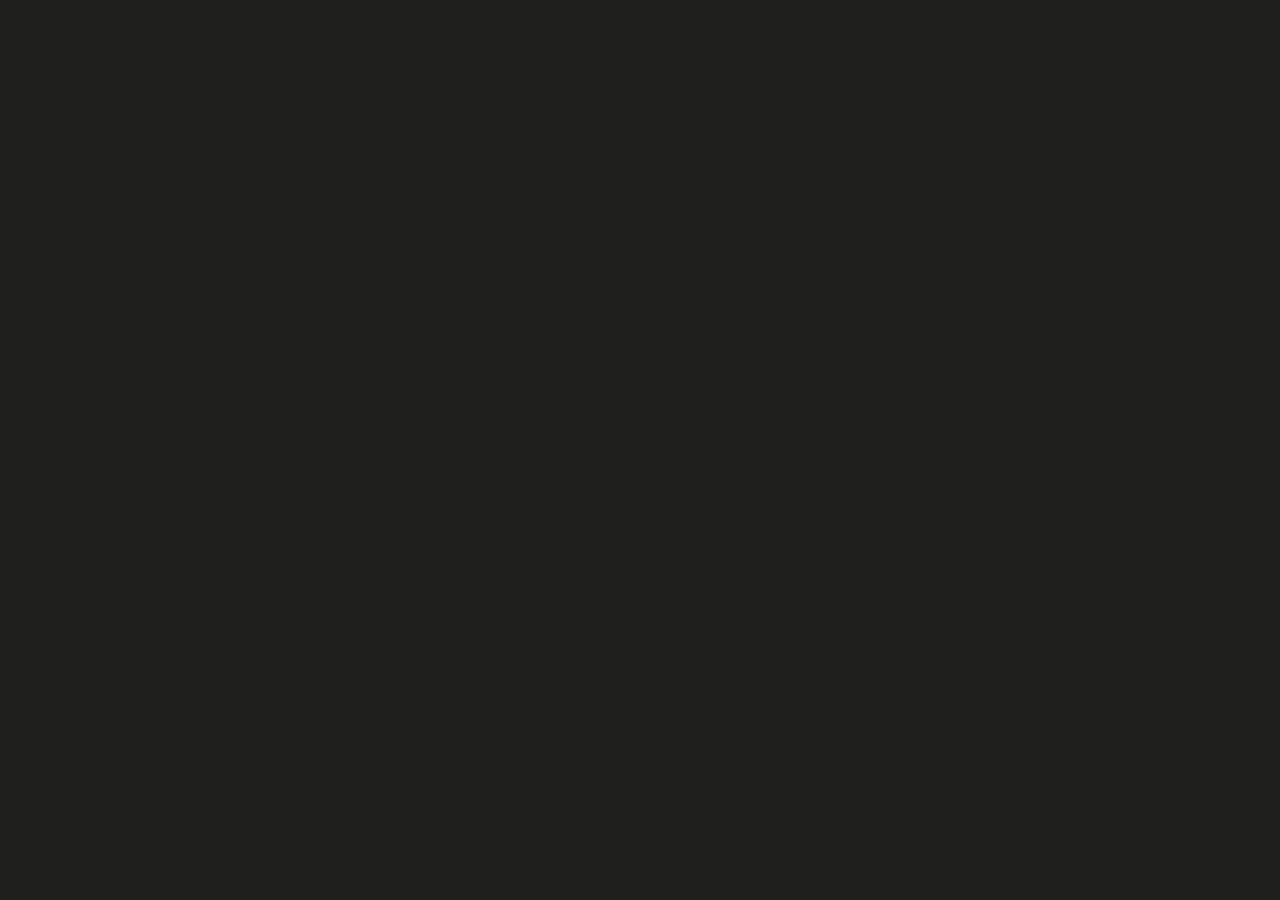
==== commit aaa74c7f: "chore: shifted production folders and files into root folder" ====
--- a/io-layer/index.html
+++ b/io-layer/index.html
@@ -86,7 +86,7 @@
                         <label for="context-text" class="visually-hidden">Context or question for the analysis</label>
                         <textarea id="context-text" rows="2" maxlength="2000"
                                   placeholder="Add context or a question, e.g. We are the client, focus on liability..."></textarea>
-                        <p class="composer-hint" id="composer-hint">Attach a contract (PDF, Word or TXT, up to 50 MB), then press ↑ to analyse.</p>
+                        <p class="composer-hint" id="composer-hint">Attach a contract (PDF, Word or TXT, up to 50 MB), then enter ↑ to analyse.</p>
                         <div class="composer-bar">
                             <button type="button" id="attach-btn" class="attach-btn">
                                 <svg class="icon" viewBox="0 0 24 24" fill="none" stroke="currentColor" stroke-width="2" stroke-linecap="round" stroke-linejoin="round" aria-hidden="true"><path d="M21.4 11.6l-8.5 8.5a5.5 5.5 0 0 1-7.8-7.8l8.5-8.5a3.7 3.7 0 0 1 5.2 5.2l-8.5 8.5a1.8 1.8 0 0 1-2.6-2.6l7.8-7.8"/></svg>
@@ -112,6 +112,17 @@
         </main>
     </div>
 
+    <dialog id="delete-dialog" class="modal" aria-labelledby="delete-title" aria-describedby="delete-description">
+        <h2 id="delete-title" class="modal-title">Delete analysis?</h2>
+        <p id="delete-description" class="modal-text">Are you sure you want to delete this analysis?</p>
+        <p id="delete-filename" class="modal-file"></p>
+        <p id="delete-error" class="field-error" role="alert" hidden></p>
+        <div class="modal-actions">
+            <button type="button" id="delete-cancel" class="btn-secondary">Cancel</button>
+            <button type="button" id="delete-confirm" class="btn-danger">Delete</button>
+        </div>
+    </dialog>
+
     <script src="app.js"></script>
 </body>
-</html>
+</html>
--- a/io-layer/styles.css
+++ b/io-layer/styles.css
@@ -24,6 +24,8 @@
     --low: #34d399;
     --low-soft: rgba(52, 211, 153, 0.14);
     --danger-soft: rgba(248, 113, 113, 0.1);
+    --danger: #b94b47;
+    --danger-hover: #c9554f;
     --shadow: 0 8px 30px rgba(0, 0, 0, 0.35);
 }
 
@@ -49,6 +51,8 @@
     --low: #047857;
     --low-soft: #d1fae5;
     --danger-soft: #fef2f2;
+    --danger: #dc2626;
+    --danger-hover: #b91c1c;
     --shadow: 0 8px 30px rgba(0, 0, 0, 0.08);
 }
 
@@ -425,6 +429,19 @@
     letter-spacing: 0;
 }
 
+.compare-bar-actions {
+    display: flex;
+    gap: 0.4rem;
+    margin-top: 0.5rem;
+}
+
+.compare-bar-actions .btn-primary,
+.compare-bar-actions .btn-ghost {
+    width: auto;
+    padding: 0.35rem 0.8rem;
+    font-size: 0.8rem;
+}
+
 .history-message {
     padding: 0.5rem 1.1rem;
     font-size: 0.85rem;
@@ -451,6 +468,51 @@
 .history-item:hover,
 .history-item.active {
     background: var(--surface-raised);
+}
+
+/* Each saved analysis: the open button plus a delete ✕ that appears on hover or keyboard focus */
+.history-entry {
+    position: relative;
+}
+
+.history-entry .history-item {
+    padding-right: 2.25rem;
+}
+
+.history-entry:hover .history-item {
+    background: var(--surface-raised);
+}
+
+.history-delete {
+    position: absolute;
+    top: 50%;
+    right: 0.35rem;
+    width: 28px;
+    height: 28px;
+    transform: translateY(-50%);
+    opacity: 0;
+}
+
+.history-delete .icon {
+    width: 15px;
+    height: 15px;
+}
+
+.history-entry:hover .history-delete,
+.history-entry:focus-within .history-delete {
+    opacity: 1;
+}
+
+.history-delete:hover {
+    background: var(--high-soft);
+    color: var(--high);
+}
+
+/* Touch screens have no hover, so keep the ✕ visible */
+@media (hover: none) {
+    .history-delete {
+        opacity: 1;
+    }
 }
 
 .history-title {
@@ -551,6 +613,34 @@
     display: none;
 }
 
+/* Thin scrollbars for the areas that scroll inside the app, in the theme's colours */
+.content,
+.history-list,
+.admin-list,
+.admin-detail {
+    scrollbar-width: thin;
+    scrollbar-color: var(--border-strong) transparent;
+}
+
+/* Safari does not support the two properties above */
+@supports not (scrollbar-width: thin) {
+    .content::-webkit-scrollbar,
+    .history-list::-webkit-scrollbar,
+    .admin-list::-webkit-scrollbar,
+    .admin-detail::-webkit-scrollbar {
+        width: 8px;
+        height: 8px;
+    }
+
+    .content::-webkit-scrollbar-thumb,
+    .history-list::-webkit-scrollbar-thumb,
+    .admin-list::-webkit-scrollbar-thumb,
+    .admin-detail::-webkit-scrollbar-thumb {
+        border-radius: 4px;
+        background: var(--border-strong);
+    }
+}
+
 /* ---------- Main column ---------- */
 
 .main {
@@ -1035,6 +1125,628 @@
     margin-top: 0.9rem;
 }
 
+/* ---------- Starting a comparison from an analysis (user page) ---------- */
+
+/* "You also analysed this file on ..." with its one-click button */
+.compare-suggestion {
+    display: flex;
+    flex-wrap: wrap;
+    align-items: center;
+    justify-content: space-between;
+    gap: 0.5rem 1rem;
+    margin-top: 0.75rem;
+    border-color: color-mix(in srgb, var(--accent) 45%, transparent);
+    background: var(--accent-soft);
+}
+
+/* "Compare with..." at the right end of the "Found N clauses" row */
+.summary .compare-open {
+    margin-left: auto;
+}
+
+.compare-toolbar {
+    display: flex;
+    flex-wrap: wrap;
+    gap: 0.5rem;
+    margin-bottom: 0.9rem;
+}
+
+.compare-dialog {
+    width: min(520px, calc(100% - 2rem));
+}
+
+.picker-list {
+    max-height: min(50vh, 420px);
+    margin-top: 0.75rem;
+    overflow-y: auto;
+    scrollbar-width: thin;
+    scrollbar-color: var(--border-strong) transparent;
+}
+
+.picker-heading {
+    margin: 0.75rem 0 0.25rem;
+    padding: 0 0.6rem;
+    font-size: 0.75rem;
+    font-weight: 600;
+    text-transform: uppercase;
+    letter-spacing: 0.04em;
+    color: var(--text-faint);
+}
+
+.picker-heading:first-child {
+    margin-top: 0;
+}
+
+.picker-context {
+    display: block;
+    margin-top: 0.15rem;
+    overflow: hidden;
+    text-overflow: ellipsis;
+    white-space: nowrap;
+    font-size: 0.8rem;
+    color: var(--text-muted);
+}
+
+/* ---------- Comparison of two analyses ---------- */
+
+/* Two analyses side by side need more room than one report, so a comparison uses the page width */
+.thread:has(.comparison),
+.admin-detail:has(.comparison),
+.admin-thread:has(.comparison) {
+    max-width: 1320px;
+}
+
+/* The comparison is wider than the prompt box docked under it, so the strip behind the box spans
+   the page; otherwise the comparison would show through on either side of the box */
+.content:has(.comparison) .composer-wrap {
+    max-width: none;
+}
+
+.content:has(.comparison) .composer-wrap > * {
+    max-width: 740px;
+    margin-left: auto;
+    margin-right: auto;
+}
+
+/* Columns collapse by the width the comparison really has (it can sit beside a list), not the window's */
+.comparison {
+    container-type: inline-size;
+}
+
+.compare-sides,
+.compare-columns,
+.compare-only {
+    display: grid;
+    grid-template-columns: repeat(2, minmax(0, 1fr));
+    gap: 0.9rem 1.5rem;
+}
+
+.compare-only {
+    align-items: start;
+}
+
+.compare-side {
+    padding: 0.85rem 1rem;
+    border: 1px solid var(--border);
+    border-radius: 12px;
+    background: var(--surface);
+}
+
+.compare-side-title {
+    display: flex;
+    align-items: center;
+    gap: 0.5rem;
+    margin-bottom: 0.2rem;
+}
+
+.compare-letter {
+    display: inline-flex;
+    align-items: center;
+    justify-content: center;
+    width: 22px;
+    height: 22px;
+    flex-shrink: 0;
+    border-radius: 50%;
+    background: var(--accent);
+    color: #fff;
+    font-size: 0.75rem;
+    font-weight: 700;
+}
+
+.compare-file {
+    font-weight: 600;
+    overflow-wrap: anywhere;
+}
+
+.compare-context {
+    margin-top: 0.3rem;
+    font-size: 0.85rem;
+    color: var(--text-muted);
+    overflow-wrap: anywhere;
+}
+
+.compare-counts {
+    display: flex;
+    flex-wrap: wrap;
+    gap: 0.4rem;
+    margin-top: 0.6rem;
+}
+
+.compare-section {
+    margin-top: 1.5rem;
+}
+
+.compare-section h3 {
+    margin-bottom: 0.6rem;
+    font-size: 1rem;
+    font-weight: 600;
+}
+
+.compare-empty {
+    font-size: 0.9rem;
+    color: var(--text-faint);
+}
+
+.risk-shift {
+    display: inline-flex;
+    align-items: center;
+    gap: 0.35rem;
+    flex-shrink: 0;
+}
+
+.risk-arrow {
+    color: var(--text-faint);
+}
+
+.compare-note {
+    display: flex;
+    flex-wrap: wrap;
+    gap: 0.25rem 0.75rem;
+    margin-top: 0.5rem;
+    font-size: 0.85rem;
+    color: var(--text-faint);
+}
+
+.compare-change {
+    font-weight: 600;
+    color: var(--text-muted);
+}
+
+.compare-change.higher { color: var(--high); }
+.compare-change.lower { color: var(--low); }
+
+.compare-details {
+    margin-top: 0.75rem;
+    font-size: 0.875rem;
+}
+
+.compare-details summary {
+    color: var(--accent-text);
+    cursor: pointer;
+}
+
+.compare-columns {
+    margin-top: 0.75rem;
+}
+
+.compare-column .compare-letter {
+    margin-bottom: 0.4rem;
+}
+
+.compare-column .clause-card {
+    background: var(--surface-raised);
+}
+
+/* Not enough room for two readable columns of full clause cards */
+@container (max-width: 820px) {
+    .compare-only {
+        grid-template-columns: 1fr;
+    }
+}
+
+@container (max-width: 520px) {
+    .compare-sides,
+    .compare-columns {
+        grid-template-columns: 1fr;
+    }
+}
+
+/* ---------- Admin page ---------- */
+
+.role-tag {
+    padding: 0.05rem 0.45rem;
+    border-radius: 6px;
+    background: var(--accent-soft);
+    color: var(--accent-text);
+    font-size: 0.7rem;
+    font-weight: 600;
+    text-transform: uppercase;
+    letter-spacing: 0.04em;
+}
+
+.history-title .role-tag {
+    margin-left: 0.4rem;
+}
+
+.admin-panel {
+    width: 100%;
+    max-width: 780px;
+    margin: 0 auto;
+    padding: 2rem 1.25rem 1rem;
+}
+
+.admin-thread {
+    padding-top: 1.25rem;
+}
+
+.admin-title {
+    font-size: 1.4rem;
+    font-weight: 600;
+    overflow-wrap: anywhere;
+}
+
+.admin-panel > .field-error,
+.admin-panel > .notice {
+    margin-top: 1rem;
+}
+
+.analysis-list {
+    display: grid;
+    grid-template-columns: minmax(0, 1fr);   /* rows never grow wider than the list */
+    gap: 0.6rem;
+    margin-top: 1.1rem;
+    list-style: none;
+}
+
+/* "All users": one block per user, with that user's analyses underneath */
+.analysis-group + .analysis-group {
+    margin-top: 1rem;
+}
+
+.group-title {
+    display: flex;
+    align-items: baseline;
+    gap: 0.6rem;
+    font-size: 1.05rem;
+    font-weight: 600;
+    overflow-wrap: anywhere;
+}
+
+.group-count {
+    font-size: 0.8rem;
+    font-weight: 400;
+    color: var(--text-faint);
+}
+
+.analysis-group .analysis-list {
+    margin-top: 0.6rem;
+}
+
+.analysis-row {
+    display: flex;
+    align-items: center;
+    border: 1px solid var(--border);
+    border-radius: 12px;
+    background: var(--surface);
+}
+
+.analysis-row.opened {
+    border-color: var(--border-strong);
+    background: var(--surface-raised);
+}
+
+.analysis-row.picked {
+    border-color: var(--accent);
+    background: var(--accent-soft);
+}
+
+/* The row itself: click to open the analysis */
+.row-open {
+    display: block;
+    flex: 1;
+    min-width: 0;
+    padding: 0.7rem 0.9rem;
+    border: none;
+    border-radius: 11px;
+    background: transparent;
+    text-align: left;
+}
+
+.row-open:hover:not(:disabled) .row-title {
+    color: var(--accent-text);
+}
+
+.row-open:disabled {
+    opacity: 0.5;
+}
+
+.row-title {
+    display: block;
+    font-weight: 600;
+    overflow-wrap: anywhere;
+}
+
+.row-meta {
+    display: flex;
+    flex-wrap: wrap;
+    align-items: center;
+    gap: 0.2rem 0.6rem;
+    margin-top: 0.15rem;
+    font-size: 0.8rem;
+    color: var(--text-faint);
+}
+
+.row-context {
+    display: block;
+    margin-top: 0.25rem;
+    overflow: hidden;
+    text-overflow: ellipsis;
+    white-space: nowrap;
+    font-size: 0.85rem;
+    color: var(--text-muted);
+}
+
+/* Round marker: empty until picked for comparison, then the A or B badge */
+.row-pick {
+    display: inline-flex;
+    align-items: center;
+    justify-content: center;
+    width: 26px;
+    height: 26px;
+    flex-shrink: 0;
+    margin: 0 0.9rem 0 0.25rem;
+    border: 2px solid var(--border-strong);
+    border-radius: 50%;
+    background: transparent;
+    color: #fff;
+    font-size: 0.75rem;
+    font-weight: 700;
+    transition: border-color 0.15s, background 0.15s;
+}
+
+.row-pick:hover {
+    border-color: var(--accent);
+    background: var(--accent-soft);
+}
+
+.row-pick[aria-pressed="true"] {
+    border-color: var(--accent);
+    background: var(--accent);
+}
+
+/* The two buttons under the picks are the same size */
+.admin-list .compare-bar-actions .btn-primary,
+.admin-list .compare-bar-actions .btn-ghost {
+    justify-content: center;
+    width: auto;
+    min-width: 6.25rem;
+    padding: 0.4rem 0.8rem;
+    border-width: 1px;
+    border-style: solid;
+    font-size: 0.85rem;
+    font-weight: 500;
+    line-height: 1.4;
+}
+
+.admin-list .compare-bar-actions .btn-primary {
+    border-color: transparent;
+}
+
+.admin-list .compare-bar-actions {
+    margin-top: 0;
+}
+
+.admin-owner {
+    margin-bottom: 0.75rem;
+    font-size: 0.85rem;
+    color: var(--text-muted);
+}
+
+/* The two analyses picked for comparison; kept above the list while browsing other users */
+.compare-tray {
+    display: flex;
+    flex-wrap: wrap;
+    align-items: center;
+    gap: 0.6rem 1rem;
+    margin-top: 1rem;
+    padding: 0.7rem 0.85rem;
+    border: 1px solid var(--border);
+    border-radius: 12px;
+    background: var(--surface);
+}
+
+.compare-slots {
+    display: grid;
+    grid-template-columns: minmax(0, 1fr);
+    flex: 1;
+    gap: 0.35rem;
+    min-width: 220px;
+}
+
+.compare-slot {
+    display: flex;
+    align-items: center;
+    gap: 0.5rem;
+    min-width: 0;
+    font-size: 0.875rem;
+}
+
+.compare-slot-text {
+    overflow: hidden;
+    text-overflow: ellipsis;
+    white-space: nowrap;
+}
+
+.compare-slot.empty .compare-slot-text {
+    color: var(--text-faint);
+}
+
+.compare-slot.empty .compare-letter {
+    background: var(--surface-raised);
+    color: var(--text-muted);
+}
+
+.compare-slot .icon-btn {
+    width: 26px;
+    height: 26px;
+    flex-shrink: 0;
+}
+
+.compare-slot .icon {
+    width: 14px;
+    height: 14px;
+}
+
+.detail-empty {
+    display: none;
+}
+
+/* One section at a time: the list, or what was opened from it */
+.admin-content.showing-detail .admin-list,
+.admin-content:not(.showing-detail) .admin-detail {
+    display: none;
+}
+
+/* Wide screens: analyses in a column on the left, the opened analysis or comparison beside it */
+@media (min-width: 1600px) {
+    .admin-content {
+        flex-direction: row;
+        overflow: hidden;
+    }
+
+    .admin-content.showing-detail .admin-list,
+    .admin-content:not(.showing-detail) .admin-detail {
+        display: block;
+    }
+
+    .admin-content .admin-list,
+    .admin-content .admin-detail {
+        max-width: none;
+        margin: 0;
+        overflow-x: hidden;
+        overflow-y: auto;
+    }
+
+    .admin-list {
+        width: 400px;
+        flex-shrink: 0;
+        padding: 1.5rem 1.1rem;
+        border-right: 1px solid var(--border);
+    }
+
+    .admin-detail {
+        flex: 1;
+        min-width: 0;
+        padding: 1.5rem 2rem;
+    }
+
+    /* Nothing to go back to: the list is already on screen */
+    #back-btn {
+        display: none;
+    }
+
+    .admin-thread {
+        max-width: 820px;
+        margin: 0 auto;
+        padding-top: 0;
+    }
+
+    .detail-empty:not([hidden]) {
+        display: block;
+        margin-top: 30vh;
+        text-align: center;
+        color: var(--text-faint);
+    }
+
+    /* Picks box: the two slots on top, its buttons underneath */
+    .compare-tray {
+        flex-direction: column;
+        align-items: stretch;
+    }
+}
+
+/* ---------- Confirmation dialog ---------- */
+
+.modal {
+    width: min(440px, calc(100% - 2rem));
+    margin: auto;
+    padding: 1.4rem 1.5rem 1.25rem;
+    border: 1px solid var(--border);
+    border-radius: 14px;
+    background: var(--surface);
+    color: var(--text);
+    box-shadow: var(--shadow);
+}
+
+.modal::backdrop {
+    background: rgba(0, 0, 0, 0.55);
+}
+
+.modal-title {
+    font-size: 1.15rem;
+    font-weight: 600;
+}
+
+.modal-text {
+    margin-top: 0.35rem;
+    color: var(--text-muted);
+}
+
+.modal-file {
+    margin-top: 0.5rem;
+    font-size: 0.875rem;
+    font-weight: 500;
+    overflow-wrap: anywhere;
+}
+
+.modal .field-error {
+    margin-top: 0.85rem;
+}
+
+.modal-actions {
+    display: flex;
+    justify-content: flex-end;
+    gap: 0.6rem;
+    margin-top: 1.4rem;
+}
+
+.btn-secondary,
+.btn-danger {
+    padding: 0.55rem 1.1rem;
+    border: none;
+    border-radius: 9px;
+    font-weight: 600;
+    transition: background 0.15s, opacity 0.15s;
+}
+
+.btn-secondary {
+    background: var(--surface-raised);
+    color: var(--text);
+}
+
+.btn-secondary:hover:not(:disabled) {
+    background: var(--border);
+}
+
+.btn-danger {
+    background: var(--danger);
+    color: #fff;
+}
+
+.btn-danger:hover:not(:disabled) {
+    background: var(--danger-hover);
+}
+
+.btn-danger:focus-visible {
+    outline: 2px solid var(--danger);
+    outline-offset: 3px;
+}
+
+.btn-secondary:disabled,
+.btn-danger:disabled {
+    opacity: 0.6;
+}
+
 /* ---------- Narrow screens: sidebar slides in ---------- */
 
 @media (max-width: 860px) {
@@ -1085,4 +1797,4 @@
         animation-duration: 0.01ms !important;
         transition-duration: 0.01ms !important;
     }
-}
+}
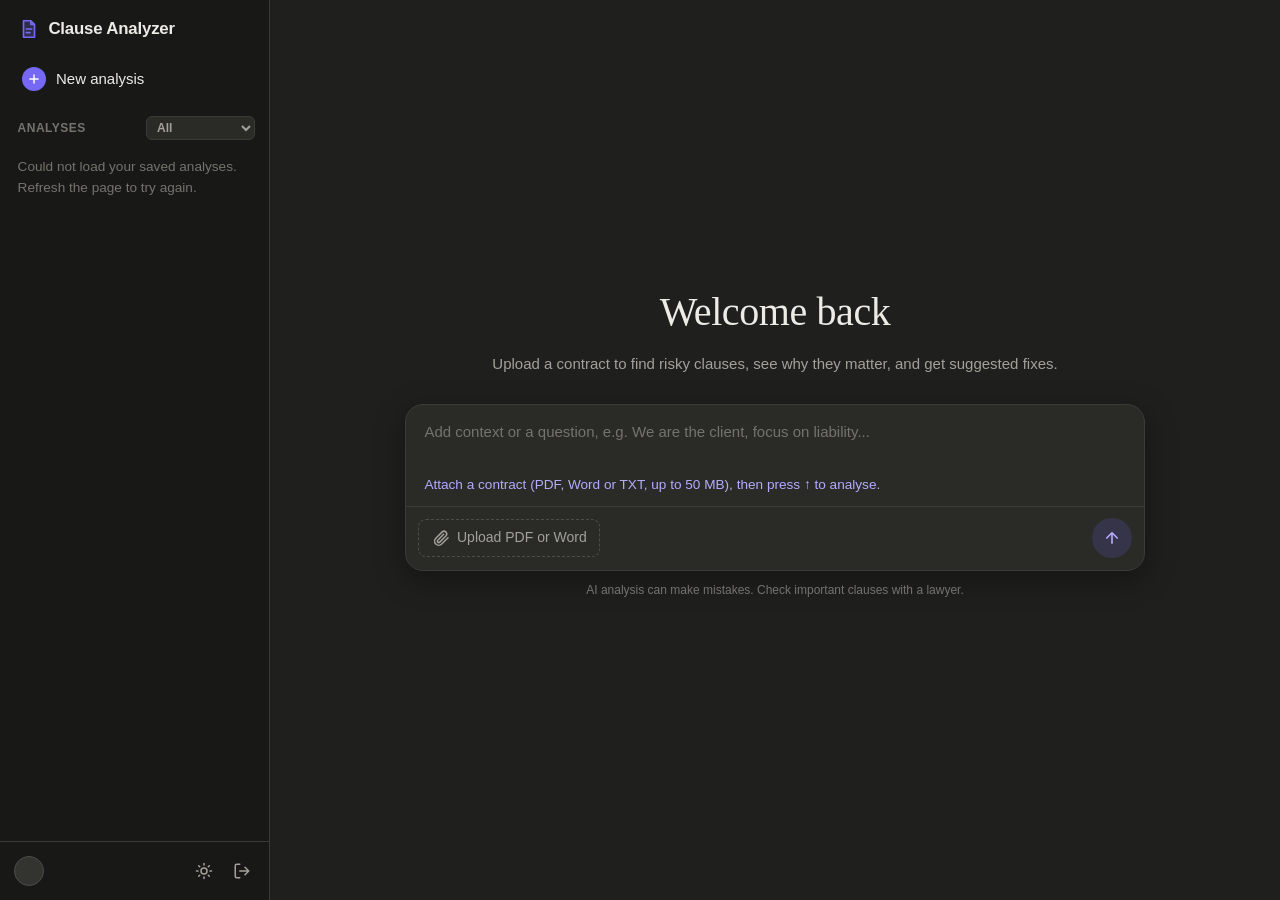
==== commit 084665a0: "chore: clean up and remove unused user_index.html, docker file to copy index.html instead" ====
--- a/io-layer/index.html
+++ b/io-layer/index.html
@@ -86,7 +86,7 @@
                         <label for="context-text" class="visually-hidden">Context or question for the analysis</label>
                         <textarea id="context-text" rows="2" maxlength="2000"
                                   placeholder="Add context or a question, e.g. We are the client, focus on liability..."></textarea>
-                        <p class="composer-hint" id="composer-hint">Attach a contract (PDF, Word or TXT, up to 50 MB), then enter ↑ to analyse.</p>
+                        <p class="composer-hint" id="composer-hint">Attach a contract (PDF, Word or TXT, up to 50 MB), then press ↑ to analyse.</p>
                         <div class="composer-bar">
                             <button type="button" id="attach-btn" class="attach-btn">
                                 <svg class="icon" viewBox="0 0 24 24" fill="none" stroke="currentColor" stroke-width="2" stroke-linecap="round" stroke-linejoin="round" aria-hidden="true"><path d="M21.4 11.6l-8.5 8.5a5.5 5.5 0 0 1-7.8-7.8l8.5-8.5a3.7 3.7 0 0 1 5.2 5.2l-8.5 8.5a1.8 1.8 0 0 1-2.6-2.6l7.8-7.8"/></svg>
@@ -112,6 +112,15 @@
         </main>
     </div>
 
+    <dialog id="compare-dialog" class="modal compare-dialog" aria-labelledby="compare-dialog-title" aria-describedby="compare-dialog-text">
+        <h2 id="compare-dialog-title" class="modal-title">Compare with…</h2>
+        <p id="compare-dialog-text" class="modal-text"></p>
+        <div id="compare-dialog-list" class="picker-list"></div>
+        <div class="modal-actions">
+            <button type="button" id="compare-dialog-cancel" class="btn-secondary">Cancel</button>
+        </div>
+    </dialog>
+
     <dialog id="delete-dialog" class="modal" aria-labelledby="delete-title" aria-describedby="delete-description">
         <h2 id="delete-title" class="modal-title">Delete analysis?</h2>
         <p id="delete-description" class="modal-text">Are you sure you want to delete this analysis?</p>
@@ -123,6 +132,7 @@
         </div>
     </dialog>
 
+    <script src="common.js"></script>
     <script src="app.js"></script>
 </body>
 </html>
--- a/io-layer/styles.css
+++ b/io-layer/styles.css
@@ -615,9 +615,7 @@
 
 /* Thin scrollbars for the areas that scroll inside the app, in the theme's colours */
 .content,
-.history-list,
-.admin-list,
-.admin-detail {
+.history-list {
     scrollbar-width: thin;
     scrollbar-color: var(--border-strong) transparent;
 }
@@ -625,17 +623,13 @@
 /* Safari does not support the two properties above */
 @supports not (scrollbar-width: thin) {
     .content::-webkit-scrollbar,
-    .history-list::-webkit-scrollbar,
-    .admin-list::-webkit-scrollbar,
-    .admin-detail::-webkit-scrollbar {
+    .history-list::-webkit-scrollbar {
         width: 8px;
         height: 8px;
     }
 
     .content::-webkit-scrollbar-thumb,
-    .history-list::-webkit-scrollbar-thumb,
-    .admin-list::-webkit-scrollbar-thumb,
-    .admin-detail::-webkit-scrollbar-thumb {
+    .history-list::-webkit-scrollbar-thumb {
         border-radius: 4px;
         background: var(--border-strong);
     }
@@ -1190,9 +1184,7 @@
 /* ---------- Comparison of two analyses ---------- */
 
 /* Two analyses side by side need more room than one report, so a comparison uses the page width */
-.thread:has(.comparison),
-.admin-detail:has(.comparison),
-.admin-thread:has(.comparison) {
+.thread:has(.comparison) {
     max-width: 1320px;
 }
 
@@ -1351,320 +1343,6 @@
     }
 }
 
-/* ---------- Admin page ---------- */
-
-.role-tag {
-    padding: 0.05rem 0.45rem;
-    border-radius: 6px;
-    background: var(--accent-soft);
-    color: var(--accent-text);
-    font-size: 0.7rem;
-    font-weight: 600;
-    text-transform: uppercase;
-    letter-spacing: 0.04em;
-}
-
-.history-title .role-tag {
-    margin-left: 0.4rem;
-}
-
-.admin-panel {
-    width: 100%;
-    max-width: 780px;
-    margin: 0 auto;
-    padding: 2rem 1.25rem 1rem;
-}
-
-.admin-thread {
-    padding-top: 1.25rem;
-}
-
-.admin-title {
-    font-size: 1.4rem;
-    font-weight: 600;
-    overflow-wrap: anywhere;
-}
-
-.admin-panel > .field-error,
-.admin-panel > .notice {
-    margin-top: 1rem;
-}
-
-.analysis-list {
-    display: grid;
-    grid-template-columns: minmax(0, 1fr);   /* rows never grow wider than the list */
-    gap: 0.6rem;
-    margin-top: 1.1rem;
-    list-style: none;
-}
-
-/* "All users": one block per user, with that user's analyses underneath */
-.analysis-group + .analysis-group {
-    margin-top: 1rem;
-}
-
-.group-title {
-    display: flex;
-    align-items: baseline;
-    gap: 0.6rem;
-    font-size: 1.05rem;
-    font-weight: 600;
-    overflow-wrap: anywhere;
-}
-
-.group-count {
-    font-size: 0.8rem;
-    font-weight: 400;
-    color: var(--text-faint);
-}
-
-.analysis-group .analysis-list {
-    margin-top: 0.6rem;
-}
-
-.analysis-row {
-    display: flex;
-    align-items: center;
-    border: 1px solid var(--border);
-    border-radius: 12px;
-    background: var(--surface);
-}
-
-.analysis-row.opened {
-    border-color: var(--border-strong);
-    background: var(--surface-raised);
-}
-
-.analysis-row.picked {
-    border-color: var(--accent);
-    background: var(--accent-soft);
-}
-
-/* The row itself: click to open the analysis */
-.row-open {
-    display: block;
-    flex: 1;
-    min-width: 0;
-    padding: 0.7rem 0.9rem;
-    border: none;
-    border-radius: 11px;
-    background: transparent;
-    text-align: left;
-}
-
-.row-open:hover:not(:disabled) .row-title {
-    color: var(--accent-text);
-}
-
-.row-open:disabled {
-    opacity: 0.5;
-}
-
-.row-title {
-    display: block;
-    font-weight: 600;
-    overflow-wrap: anywhere;
-}
-
-.row-meta {
-    display: flex;
-    flex-wrap: wrap;
-    align-items: center;
-    gap: 0.2rem 0.6rem;
-    margin-top: 0.15rem;
-    font-size: 0.8rem;
-    color: var(--text-faint);
-}
-
-.row-context {
-    display: block;
-    margin-top: 0.25rem;
-    overflow: hidden;
-    text-overflow: ellipsis;
-    white-space: nowrap;
-    font-size: 0.85rem;
-    color: var(--text-muted);
-}
-
-/* Round marker: empty until picked for comparison, then the A or B badge */
-.row-pick {
-    display: inline-flex;
-    align-items: center;
-    justify-content: center;
-    width: 26px;
-    height: 26px;
-    flex-shrink: 0;
-    margin: 0 0.9rem 0 0.25rem;
-    border: 2px solid var(--border-strong);
-    border-radius: 50%;
-    background: transparent;
-    color: #fff;
-    font-size: 0.75rem;
-    font-weight: 700;
-    transition: border-color 0.15s, background 0.15s;
-}
-
-.row-pick:hover {
-    border-color: var(--accent);
-    background: var(--accent-soft);
-}
-
-.row-pick[aria-pressed="true"] {
-    border-color: var(--accent);
-    background: var(--accent);
-}
-
-/* The two buttons under the picks are the same size */
-.admin-list .compare-bar-actions .btn-primary,
-.admin-list .compare-bar-actions .btn-ghost {
-    justify-content: center;
-    width: auto;
-    min-width: 6.25rem;
-    padding: 0.4rem 0.8rem;
-    border-width: 1px;
-    border-style: solid;
-    font-size: 0.85rem;
-    font-weight: 500;
-    line-height: 1.4;
-}
-
-.admin-list .compare-bar-actions .btn-primary {
-    border-color: transparent;
-}
-
-.admin-list .compare-bar-actions {
-    margin-top: 0;
-}
-
-.admin-owner {
-    margin-bottom: 0.75rem;
-    font-size: 0.85rem;
-    color: var(--text-muted);
-}
-
-/* The two analyses picked for comparison; kept above the list while browsing other users */
-.compare-tray {
-    display: flex;
-    flex-wrap: wrap;
-    align-items: center;
-    gap: 0.6rem 1rem;
-    margin-top: 1rem;
-    padding: 0.7rem 0.85rem;
-    border: 1px solid var(--border);
-    border-radius: 12px;
-    background: var(--surface);
-}
-
-.compare-slots {
-    display: grid;
-    grid-template-columns: minmax(0, 1fr);
-    flex: 1;
-    gap: 0.35rem;
-    min-width: 220px;
-}
-
-.compare-slot {
-    display: flex;
-    align-items: center;
-    gap: 0.5rem;
-    min-width: 0;
-    font-size: 0.875rem;
-}
-
-.compare-slot-text {
-    overflow: hidden;
-    text-overflow: ellipsis;
-    white-space: nowrap;
-}
-
-.compare-slot.empty .compare-slot-text {
-    color: var(--text-faint);
-}
-
-.compare-slot.empty .compare-letter {
-    background: var(--surface-raised);
-    color: var(--text-muted);
-}
-
-.compare-slot .icon-btn {
-    width: 26px;
-    height: 26px;
-    flex-shrink: 0;
-}
-
-.compare-slot .icon {
-    width: 14px;
-    height: 14px;
-}
-
-.detail-empty {
-    display: none;
-}
-
-/* One section at a time: the list, or what was opened from it */
-.admin-content.showing-detail .admin-list,
-.admin-content:not(.showing-detail) .admin-detail {
-    display: none;
-}
-
-/* Wide screens: analyses in a column on the left, the opened analysis or comparison beside it */
-@media (min-width: 1600px) {
-    .admin-content {
-        flex-direction: row;
-        overflow: hidden;
-    }
-
-    .admin-content.showing-detail .admin-list,
-    .admin-content:not(.showing-detail) .admin-detail {
-        display: block;
-    }
-
-    .admin-content .admin-list,
-    .admin-content .admin-detail {
-        max-width: none;
-        margin: 0;
-        overflow-x: hidden;
-        overflow-y: auto;
-    }
-
-    .admin-list {
-        width: 400px;
-        flex-shrink: 0;
-        padding: 1.5rem 1.1rem;
-        border-right: 1px solid var(--border);
-    }
-
-    .admin-detail {
-        flex: 1;
-        min-width: 0;
-        padding: 1.5rem 2rem;
-    }
-
-    /* Nothing to go back to: the list is already on screen */
-    #back-btn {
-        display: none;
-    }
-
-    .admin-thread {
-        max-width: 820px;
-        margin: 0 auto;
-        padding-top: 0;
-    }
-
-    .detail-empty:not([hidden]) {
-        display: block;
-        margin-top: 30vh;
-        text-align: center;
-        color: var(--text-faint);
-    }
-
-    /* Picks box: the two slots on top, its buttons underneath */
-    .compare-tray {
-        flex-direction: column;
-        align-items: stretch;
-    }
-}
-
 /* ---------- Confirmation dialog ---------- */
 
 .modal {
